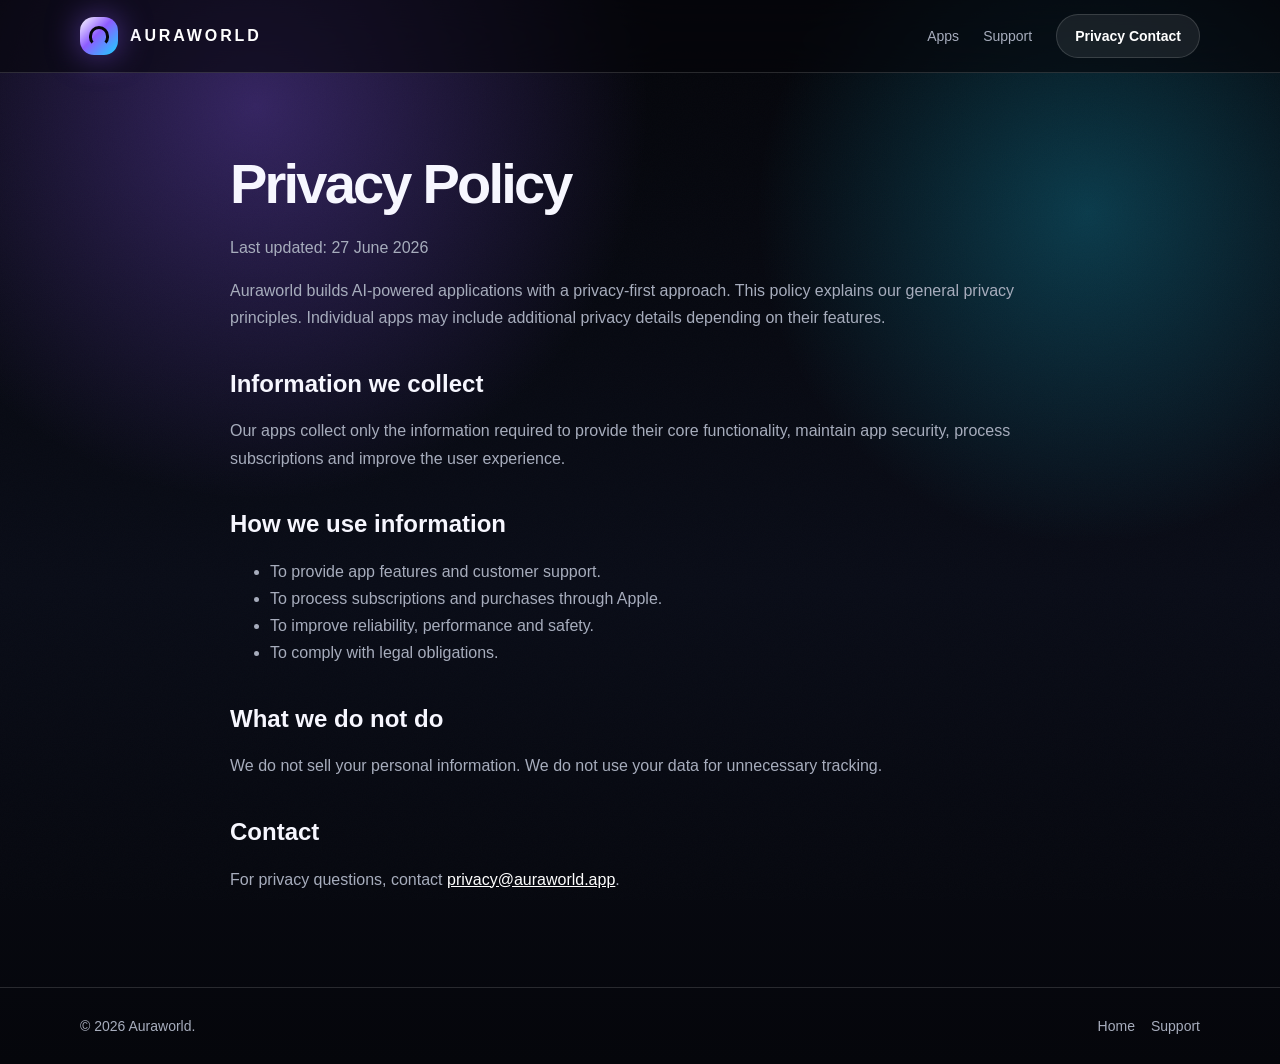
==== privacy.html @ 40a79120 "Add files via upload" ====
<!doctype html><html lang="en"><head><meta charset="utf-8"><meta name="viewport" content="width=device-width,initial-scale=1"><title>Privacy Policy — Auraworld</title><link rel="stylesheet" href="style.css"></head><body><div class="noise"></div><nav class="nav"><div class="wrap navin"><a class="brand" href="index.html" style="text-decoration:none;color:white"><span class="mark"></span><span>AURAWORLD</span></a><div class="links"><a href="index.html#apps">Apps</a><a href="support.html">Support</a><a class="btn dark" href="mailto:privacy@auraworld.app">Privacy Contact</a></div></div></nav><main class="wrap legal"><h1>Privacy Policy</h1><p>Last updated: 27 June 2026</p><p>Auraworld builds AI-powered applications with a privacy-first approach. This policy explains our general privacy principles. Individual apps may include additional privacy details depending on their features.</p><h2>Information we collect</h2><p>Our apps collect only the information required to provide their core functionality, maintain app security, process subscriptions and improve the user experience.</p><h2>How we use information</h2><ul><li>To provide app features and customer support.</li><li>To process subscriptions and purchases through Apple.</li><li>To improve reliability, performance and safety.</li><li>To comply with legal obligations.</li></ul><h2>What we do not do</h2><p>We do not sell your personal information. We do not use your data for unnecessary tracking.</p><h2>Contact</h2><p>For privacy questions, contact <a href="mailto:privacy@auraworld.app">privacy@auraworld.app</a>.</p></main><footer class="footer"><div class="wrap"><span>© 2026 Auraworld.</span><span><a href="index.html">Home</a><a href="support.html">Support</a></span></div></footer></body></html>
---- style.css ----
:root{--bg:#05060b;--fg:#f7f7ff;--muted:#a7adbd;--card:rgba(255,255,255,.08);--line:rgba(255,255,255,.14);--accent:#8d5cff;--accent2:#19d3ff;--accent3:#ffffff}*{box-sizing:border-box}html{scroll-behavior:smooth}body{margin:0;font-family:-apple-system,BlinkMacSystemFont,"SF Pro Display","Segoe UI",sans-serif;background:radial-gradient(circle at 20% 10%,rgba(141,92,255,.35),transparent 28%),radial-gradient(circle at 85% 20%,rgba(25,211,255,.25),transparent 24%),linear-gradient(180deg,#05060b,#0a0d18 55%,#05060b);color:var(--fg);min-height:100vh;overflow-x:hidden}.noise{position:fixed;inset:0;pointer-events:none;background-image:url("data:image/svg+xml,%3Csvg xmlns='http://www.w3.org/2000/svg' width='160' height='160'%3E%3Cfilter id='n'%3E%3CfeTurbulence type='fractalNoise' baseFrequency='.8' numOctaves='3' stitchTiles='stitch'/%3E%3C/filter%3E%3Crect width='100%25' height='100%25' filter='url(%23n)' opacity='.28'/%3E%3C/svg%3E");opacity:.06}.wrap{width:min(1120px,calc(100% - 38px));margin:auto}.nav{position:sticky;top:0;z-index:10;backdrop-filter:blur(22px);background:rgba(5,6,11,.62);border-bottom:1px solid var(--line)}.navin{height:72px;display:flex;align-items:center;justify-content:space-between}.brand{display:flex;align-items:center;gap:12px;font-weight:800;letter-spacing:.18em}.mark{width:38px;height:38px;border-radius:14px;background:linear-gradient(135deg,#fff,#8d5cff 45%,#19d3ff);position:relative;box-shadow:0 0 32px rgba(141,92,255,.5)}.mark:after{content:"";position:absolute;inset:9px;border:3px solid #05060b;border-bottom-color:transparent;border-radius:50% 50% 42% 42%}.links{display:flex;gap:24px;align-items:center}.links a{color:var(--muted);text-decoration:none;font-size:14px}.btn{display:inline-flex;align-items:center;justify-content:center;gap:10px;padding:13px 18px;border-radius:999px;text-decoration:none;color:#080911;background:#fff;font-weight:750;border:1px solid rgba(255,255,255,.25);box-shadow:0 12px 40px rgba(255,255,255,.12)}.btn.dark{background:rgba(255,255,255,.08);color:#fff;border:1px solid var(--line);box-shadow:none}.hero{padding:112px 0 72px;text-align:center;position:relative}.badge{display:inline-flex;gap:8px;align-items:center;padding:8px 13px;border:1px solid var(--line);border-radius:999px;background:rgba(255,255,255,.06);color:#cbd1ff;font-size:13px;margin-bottom:26px}.hero h1{font-size:clamp(52px,9vw,116px);line-height:.9;margin:0;letter-spacing:-.08em}.grad{background:linear-gradient(90deg,#fff,#bca8ff 42%,#5ee6ff);-webkit-background-clip:text;color:transparent}.hero p{font-size:clamp(19px,2.3vw,28px);line-height:1.35;color:var(--muted);max-width:780px;margin:28px auto 0}.cta{display:flex;gap:14px;justify-content:center;flex-wrap:wrap;margin-top:34px}.orb{position:absolute;left:50%;top:54%;translate:-50% -50%;width:min(760px,90vw);height:min(760px,90vw);border-radius:50%;background:radial-gradient(circle,rgba(141,92,255,.22),transparent 62%);filter:blur(8px);z-index:-1;animation:pulse 5s ease-in-out infinite}@keyframes pulse{50%{transform:scale(1.07);opacity:.75}}.grid{display:grid;grid-template-columns:repeat(3,1fr);gap:18px;margin:56px 0}.card{background:linear-gradient(180deg,rgba(255,255,255,.1),rgba(255,255,255,.045));border:1px solid var(--line);border-radius:30px;padding:26px;box-shadow:0 24px 80px rgba(0,0,0,.25)}.card h3{margin:0 0 10px;font-size:23px}.card p{margin:0;color:var(--muted);line-height:1.55}.section{padding:72px 0}.section h2{font-size:clamp(34px,5vw,64px);letter-spacing:-.05em;margin:0 0 14px}.section>.wrap>p{color:var(--muted);font-size:20px;max-width:690px;line-height:1.5}.product{display:grid;grid-template-columns:1.05fr .95fr;gap:22px;align-items:stretch}.phone{min-height:520px;border-radius:42px;background:linear-gradient(160deg,rgba(255,255,255,.18),rgba(255,255,255,.04));border:1px solid var(--line);padding:18px;position:relative;overflow:hidden}.screen{height:100%;border-radius:30px;background:radial-gradient(circle at 55% 5%,rgba(25,211,255,.35),transparent 35%),linear-gradient(180deg,#1c2030,#080911);padding:28px;display:flex;flex-direction:column}.screenTop{display:flex;justify-content:space-between;color:#fff;font-weight:700}.auraTitle{margin:auto 0;text-align:center}.auraTitle strong{font-size:42px}.pill{align-self:center;margin-top:auto;background:#fff;color:#111;border-radius:999px;padding:18px 34px;font-weight:800}.glass{margin-top:20px;padding:20px;border-radius:26px;background:rgba(255,255,255,.12);border:1px solid rgba(255,255,255,.16)}.list{display:grid;gap:14px;margin-top:24px}.row{display:flex;gap:14px;align-items:flex-start;padding:18px;border-radius:22px;background:rgba(255,255,255,.06);border:1px solid var(--line)}.dot{width:12px;height:12px;border-radius:50%;background:linear-gradient(90deg,var(--accent),var(--accent2));margin-top:6px;flex:0 0 12px}.contact{display:grid;grid-template-columns:repeat(4,1fr);gap:14px}.contact a{color:#fff;text-decoration:none}.footer{border-top:1px solid var(--line);padding:30px 0;color:var(--muted);font-size:14px}.footer .wrap{display:flex;justify-content:space-between;gap:16px;flex-wrap:wrap}.footer a{color:var(--muted);text-decoration:none;margin-left:16px}.legal{max-width:820px;padding:78px 0}.legal h1{font-size:56px;margin:0 0 18px;letter-spacing:-.05em}.legal h2{margin-top:38px}.legal p,.legal li{color:var(--muted);line-height:1.7}.legal a{color:#fff}@media(max-width:800px){.links{display:none}.hero{padding-top:76px}.grid,.product,.contact{grid-template-columns:1fr}.phone{min-height:460px}.navin{height:64px}.footer .wrap{display:block}.footer a{display:inline-block;margin:14px 16px 0 0}}
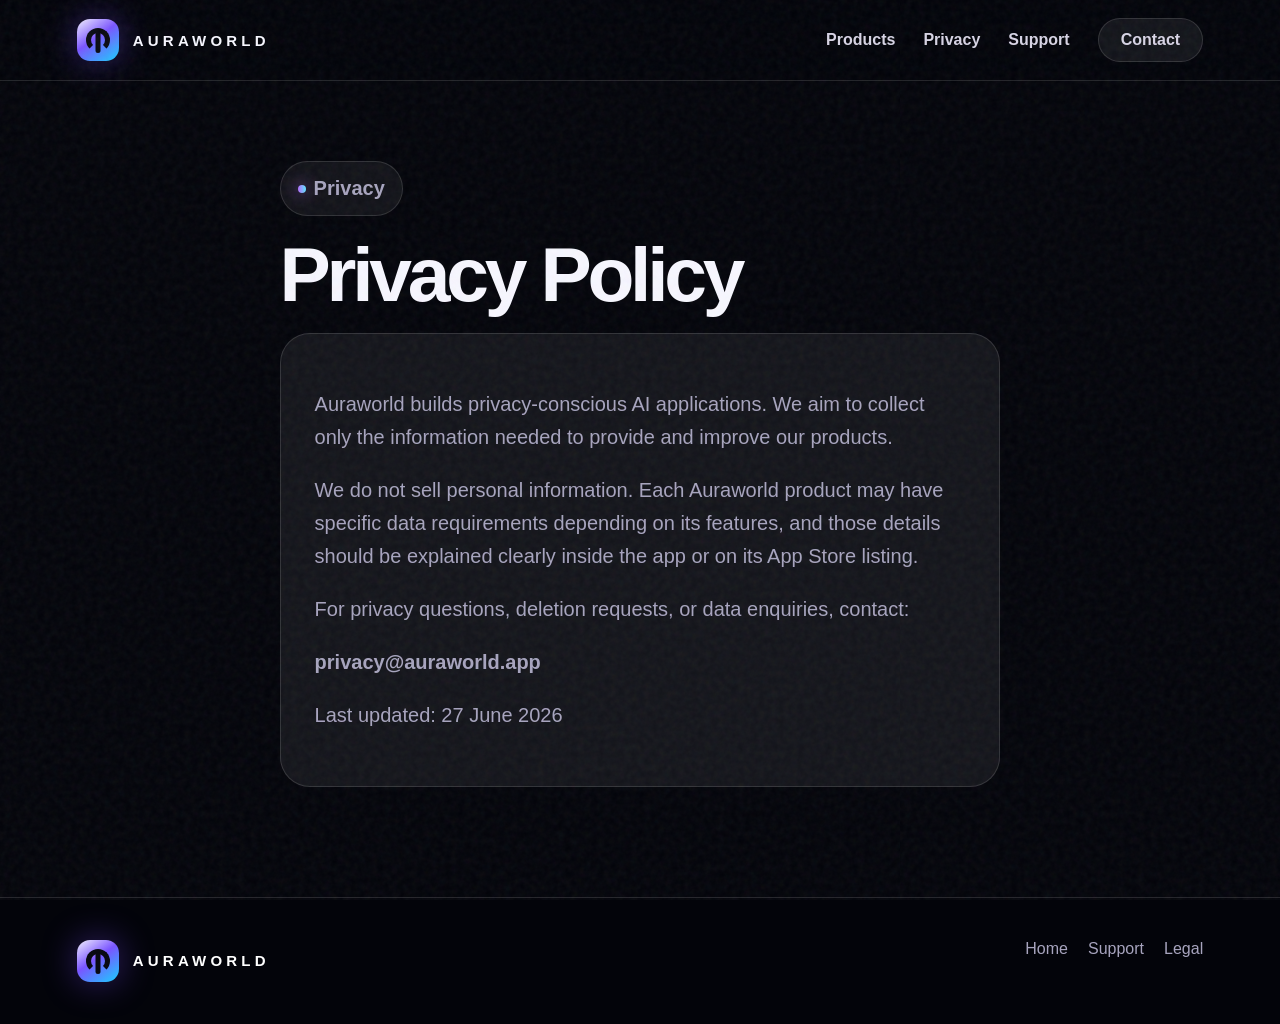
==== commit 3e2cf0ea: "Add files via upload" ====
--- a/privacy.html
+++ b/privacy.html
@@ -1 +1,28 @@
-<!doctype html><html lang="en"><head><meta charset="utf-8"><meta name="viewport" content="width=device-width,initial-scale=1"><title>Privacy Policy — Auraworld</title><link rel="stylesheet" href="style.css"></head><body><div class="noise"></div><nav class="nav"><div class="wrap navin"><a class="brand" href="index.html" style="text-decoration:none;color:white"><span class="mark"></span><span>AURAWORLD</span></a><div class="links"><a href="index.html#apps">Apps</a><a href="support.html">Support</a><a class="btn dark" href="mailto:privacy@auraworld.app">Privacy Contact</a></div></div></nav><main class="wrap legal"><h1>Privacy Policy</h1><p>Last updated: 27 June 2026</p><p>Auraworld builds AI-powered applications with a privacy-first approach. This policy explains our general privacy principles. Individual apps may include additional privacy details depending on their features.</p><h2>Information we collect</h2><p>Our apps collect only the information required to provide their core functionality, maintain app security, process subscriptions and improve the user experience.</p><h2>How we use information</h2><ul><li>To provide app features and customer support.</li><li>To process subscriptions and purchases through Apple.</li><li>To improve reliability, performance and safety.</li><li>To comply with legal obligations.</li></ul><h2>What we do not do</h2><p>We do not sell your personal information. We do not use your data for unnecessary tracking.</p><h2>Contact</h2><p>For privacy questions, contact <a href="mailto:privacy@auraworld.app">privacy@auraworld.app</a>.</p></main><footer class="footer"><div class="wrap"><span>© 2026 Auraworld.</span><span><a href="index.html">Home</a><a href="support.html">Support</a></span></div></footer></body></html>+<!doctype html>
+<html lang="en">
+<head>
+  <meta charset="utf-8" />
+  <meta name="viewport" content="width=device-width, initial-scale=1" />
+  <title>Privacy Policy — Auraworld</title>
+  <link rel="stylesheet" href="style.css" />
+</head>
+<body>
+  <div class="noise"></div>
+  <header class="nav">
+    <a class="brand" href="index.html"><span class="mini-mark"><span></span></span><span>AURAWORLD</span></a>
+    <nav><a href="index.html#products">Products</a><a href="privacy.html">Privacy</a><a href="support.html">Support</a><a class="nav-pill" href="mailto:privacy@auraworld.app">Contact</a></nav>
+  </header>
+  <main class="section page">
+    <p class="eyebrow">Privacy</p>
+    <h1>Privacy Policy</h1>
+    <div class="page-card">
+      <p>Auraworld builds privacy-conscious AI applications. We aim to collect only the information needed to provide and improve our products.</p>
+      <p>We do not sell personal information. Each Auraworld product may have specific data requirements depending on its features, and those details should be explained clearly inside the app or on its App Store listing.</p>
+      <p>For privacy questions, deletion requests, or data enquiries, contact:</p>
+      <p><strong>privacy@auraworld.app</strong></p>
+      <p>Last updated: 27 June 2026</p>
+    </div>
+  </main>
+  <footer><div class="brand footer-brand"><span class="mini-mark"><span></span></span><span>AURAWORLD</span></div><div class="footer-links"><a href="index.html">Home</a><a href="support.html">Support</a><a href="mailto:legal@auraworld.app">Legal</a></div></footer>
+</body>
+</html>
--- a/style.css
+++ b/style.css
@@ -1,2 +1,6 @@
-
-:root{--bg:#05060b;--fg:#f7f7ff;--muted:#a7adbd;--card:rgba(255,255,255,.08);--line:rgba(255,255,255,.14);--accent:#8d5cff;--accent2:#19d3ff;--accent3:#ffffff}*{box-sizing:border-box}html{scroll-behavior:smooth}body{margin:0;font-family:-apple-system,BlinkMacSystemFont,"SF Pro Display","Segoe UI",sans-serif;background:radial-gradient(circle at 20% 10%,rgba(141,92,255,.35),transparent 28%),radial-gradient(circle at 85% 20%,rgba(25,211,255,.25),transparent 24%),linear-gradient(180deg,#05060b,#0a0d18 55%,#05060b);color:var(--fg);min-height:100vh;overflow-x:hidden}.noise{position:fixed;inset:0;pointer-events:none;background-image:url("data:image/svg+xml,%3Csvg xmlns='http://www.w3.org/2000/svg' width='160' height='160'%3E%3Cfilter id='n'%3E%3CfeTurbulence type='fractalNoise' baseFrequency='.8' numOctaves='3' stitchTiles='stitch'/%3E%3C/filter%3E%3Crect width='100%25' height='100%25' filter='url(%23n)' opacity='.28'/%3E%3C/svg%3E");opacity:.06}.wrap{width:min(1120px,calc(100% - 38px));margin:auto}.nav{position:sticky;top:0;z-index:10;backdrop-filter:blur(22px);background:rgba(5,6,11,.62);border-bottom:1px solid var(--line)}.navin{height:72px;display:flex;align-items:center;justify-content:space-between}.brand{display:flex;align-items:center;gap:12px;font-weight:800;letter-spacing:.18em}.mark{width:38px;height:38px;border-radius:14px;background:linear-gradient(135deg,#fff,#8d5cff 45%,#19d3ff);position:relative;box-shadow:0 0 32px rgba(141,92,255,.5)}.mark:after{content:"";position:absolute;inset:9px;border:3px solid #05060b;border-bottom-color:transparent;border-radius:50% 50% 42% 42%}.links{display:flex;gap:24px;align-items:center}.links a{color:var(--muted);text-decoration:none;font-size:14px}.btn{display:inline-flex;align-items:center;justify-content:center;gap:10px;padding:13px 18px;border-radius:999px;text-decoration:none;color:#080911;background:#fff;font-weight:750;border:1px solid rgba(255,255,255,.25);box-shadow:0 12px 40px rgba(255,255,255,.12)}.btn.dark{background:rgba(255,255,255,.08);color:#fff;border:1px solid var(--line);box-shadow:none}.hero{padding:112px 0 72px;text-align:center;position:relative}.badge{display:inline-flex;gap:8px;align-items:center;padding:8px 13px;border:1px solid var(--line);border-radius:999px;background:rgba(255,255,255,.06);color:#cbd1ff;font-size:13px;margin-bottom:26px}.hero h1{font-size:clamp(52px,9vw,116px);line-height:.9;margin:0;letter-spacing:-.08em}.grad{background:linear-gradient(90deg,#fff,#bca8ff 42%,#5ee6ff);-webkit-background-clip:text;color:transparent}.hero p{font-size:clamp(19px,2.3vw,28px);line-height:1.35;color:var(--muted);max-width:780px;margin:28px auto 0}.cta{display:flex;gap:14px;justify-content:center;flex-wrap:wrap;margin-top:34px}.orb{position:absolute;left:50%;top:54%;translate:-50% -50%;width:min(760px,90vw);height:min(760px,90vw);border-radius:50%;background:radial-gradient(circle,rgba(141,92,255,.22),transparent 62%);filter:blur(8px);z-index:-1;animation:pulse 5s ease-in-out infinite}@keyframes pulse{50%{transform:scale(1.07);opacity:.75}}.grid{display:grid;grid-template-columns:repeat(3,1fr);gap:18px;margin:56px 0}.card{background:linear-gradient(180deg,rgba(255,255,255,.1),rgba(255,255,255,.045));border:1px solid var(--line);border-radius:30px;padding:26px;box-shadow:0 24px 80px rgba(0,0,0,.25)}.card h3{margin:0 0 10px;font-size:23px}.card p{margin:0;color:var(--muted);line-height:1.55}.section{padding:72px 0}.section h2{font-size:clamp(34px,5vw,64px);letter-spacing:-.05em;margin:0 0 14px}.section>.wrap>p{color:var(--muted);font-size:20px;max-width:690px;line-height:1.5}.product{display:grid;grid-template-columns:1.05fr .95fr;gap:22px;align-items:stretch}.phone{min-height:520px;border-radius:42px;background:linear-gradient(160deg,rgba(255,255,255,.18),rgba(255,255,255,.04));border:1px solid var(--line);padding:18px;position:relative;overflow:hidden}.screen{height:100%;border-radius:30px;background:radial-gradient(circle at 55% 5%,rgba(25,211,255,.35),transparent 35%),linear-gradient(180deg,#1c2030,#080911);padding:28px;display:flex;flex-direction:column}.screenTop{display:flex;justify-content:space-between;color:#fff;font-weight:700}.auraTitle{margin:auto 0;text-align:center}.auraTitle strong{font-size:42px}.pill{align-self:center;margin-top:auto;background:#fff;color:#111;border-radius:999px;padding:18px 34px;font-weight:800}.glass{margin-top:20px;padding:20px;border-radius:26px;background:rgba(255,255,255,.12);border:1px solid rgba(255,255,255,.16)}.list{display:grid;gap:14px;margin-top:24px}.row{display:flex;gap:14px;align-items:flex-start;padding:18px;border-radius:22px;background:rgba(255,255,255,.06);border:1px solid var(--line)}.dot{width:12px;height:12px;border-radius:50%;background:linear-gradient(90deg,var(--accent),var(--accent2));margin-top:6px;flex:0 0 12px}.contact{display:grid;grid-template-columns:repeat(4,1fr);gap:14px}.contact a{color:#fff;text-decoration:none}.footer{border-top:1px solid var(--line);padding:30px 0;color:var(--muted);font-size:14px}.footer .wrap{display:flex;justify-content:space-between;gap:16px;flex-wrap:wrap}.footer a{color:var(--muted);text-decoration:none;margin-left:16px}.legal{max-width:820px;padding:78px 0}.legal h1{font-size:56px;margin:0 0 18px;letter-spacing:-.05em}.legal h2{margin-top:38px}.legal p,.legal li{color:var(--muted);line-height:1.7}.legal a{color:#fff}@media(max-width:800px){.links{display:none}.hero{padding-top:76px}.grid,.product,.contact{grid-template-columns:1fr}.phone{min-height:460px}.navin{height:64px}.footer .wrap{display:block}.footer a{display:inline-block;margin:14px 16px 0 0}}
+:root{
+  --bg:#03040a; --panel:rgba(255,255,255,.065); --panel2:rgba(255,255,255,.09);
+  --text:#f7f7ff; --muted:#a7a4be; --line:rgba(255,255,255,.13);
+  --cyan:#5fe5ff; --violet:#b66cff; --pink:#ff4fea;
+}
+*{box-sizing:border-box} html{scroll-behavior:smooth} body{margin:0;font-family:-apple-system,BlinkMacSystemFont,"SF Pro Display","Inter",Segoe UI,sans-serif;background:var(--bg);color:var(--text);overflow-x:hidden} a{color:inherit;text-decoration:none}.noise{position:fixed;inset:0;pointer-events:none;opacity:.06;background-image:url("data:image/svg+xml,%3Csvg viewBox='0 0 180 180' xmlns='http://www.w3.org/2000/svg'%3E%3Cfilter id='n'%3E%3CfeTurbulence type='fractalNoise' baseFrequency='.75' numOctaves='4' stitchTiles='stitch'/%3E%3C/filter%3E%3Crect width='100%25' height='100%25' filter='url(%23n)'/%3E%3C/svg%3E");z-index:20}.nav{position:sticky;top:0;z-index:10;display:flex;align-items:center;justify-content:space-between;padding:18px clamp(22px,6vw,90px);background:rgba(3,4,10,.66);backdrop-filter:blur(24px);border-bottom:1px solid var(--line)}.brand{display:flex;align-items:center;gap:14px;font-weight:800;letter-spacing:.28em;font-size:15px}.mini-mark{width:42px;height:42px;border-radius:13px;display:grid;place-items:center;background:linear-gradient(145deg,#f3f1ff,#7a55ff 45%,#1acfff);box-shadow:0 0 35px rgba(126,76,255,.4)}.mini-mark span{width:24px;height:24px;border-radius:50%;border:5px solid #090a12;border-bottom-color:transparent;position:relative}.mini-mark span:after{content:"";position:absolute;left:50%;bottom:-6px;transform:translateX(-50%);width:5px;height:22px;border-radius:99px;background:#090a12}nav{display:flex;align-items:center;gap:28px;color:#d7d4e5;font-weight:650}.nav-pill{padding:12px 22px;border:1px solid var(--line);border-radius:999px;background:rgba(255,255,255,.07)}.section{padding:110px clamp(22px,7vw,120px)}.hero{min-height:calc(100vh - 80px);display:grid;place-items:center;text-align:center;position:relative;isolation:isolate}.hero:before,.hero:after{content:"";position:absolute;border-radius:50%;filter:blur(70px);z-index:-1;animation:float 9s ease-in-out infinite}.hero:before{width:430px;height:430px;background:rgba(156,79,255,.42);left:12%;top:16%}.hero:after{width:520px;height:520px;background:rgba(42,214,255,.23);right:8%;bottom:7%;animation-delay:-4s}.hero-orb{position:absolute;inset:13% 8%;background:radial-gradient(circle at 40% 40%,rgba(255,255,255,.08),transparent 37%),linear-gradient(130deg,rgba(174,80,255,.14),rgba(46,226,255,.08));border:1px solid var(--line);border-radius:48px;z-index:-2;mask-image:linear-gradient(to bottom,#000,transparent 90%)}.aura-mark{width:170px;height:170px;border-radius:50%;position:relative;margin:0 auto 24px;background:conic-gradient(from 210deg,var(--pink),var(--violet),var(--cyan),#fff,var(--violet),var(--pink));box-shadow:0 0 42px rgba(137,83,255,.55),0 0 92px rgba(73,209,255,.25)}.aura-mark:before{content:"";position:absolute;inset:25px;border-radius:50%;background:var(--bg)}.aura-mark span{position:absolute;left:50%;bottom:-17px;transform:translateX(-50%);width:35px;height:120px;background:linear-gradient(to top,#fff,#a28cff 55%,transparent);clip-path:polygon(50% 0,88% 100%,12% 100%);filter:drop-shadow(0 0 18px #fff) drop-shadow(0 0 30px #705cff)}.eyebrow{display:inline-flex;align-items:center;gap:8px;margin:0 0 22px;padding:10px 17px;border:1px solid var(--line);border-radius:999px;background:rgba(255,255,255,.06);color:#d8d0ff;font-weight:700}.eyebrow:before{content:"";width:8px;height:8px;border-radius:50%;background:linear-gradient(90deg,var(--violet),var(--cyan));box-shadow:0 0 16px var(--violet)}h1{font-size:clamp(64px,10.5vw,150px);line-height:.9;letter-spacing:-.085em;margin:0;max-width:1050px}h1 span,.section-head h2 span{background:linear-gradient(90deg,#fff,#b98cff 45%,var(--cyan));-webkit-background-clip:text;color:transparent}.hero-copy{max-width:760px;margin:34px auto;color:var(--muted);font-size:clamp(21px,2.3vw,32px);line-height:1.35}.actions{display:flex;gap:16px;justify-content:center;flex-wrap:wrap}.button{padding:16px 24px;border-radius:999px;font-weight:800}.primary{background:#fff;color:#05050b}.secondary{border:1px solid var(--line);background:rgba(255,255,255,.08)}.section-head{max-width:850px;margin-bottom:42px}.section-head h2,.symbol-copy h2,.trust h2,.page h1{font-size:clamp(42px,6vw,88px);letter-spacing:-.055em;line-height:.95;margin:0 0 22px}.section-head p,.symbol-copy p,.trust p,.page p{font-size:20px;line-height:1.65;color:var(--muted)}.product-grid{display:grid;grid-template-columns:1.2fr .8fr .8fr;gap:18px}.product-card{min-height:300px;padding:28px;border:1px solid var(--line);border-radius:34px;background:linear-gradient(145deg,rgba(255,255,255,.1),rgba(255,255,255,.035));box-shadow:inset 0 1px 0 rgba(255,255,255,.08);position:relative;overflow:hidden}.product-card:before{content:"";position:absolute;inset:auto -30% -50% 10%;height:220px;background:radial-gradient(circle,rgba(99,219,255,.3),transparent 65%);filter:blur(20px)}.product-card h3{font-size:38px;letter-spacing:-.04em;margin:22px 0 14px}.product-card p{font-size:18px;line-height:1.55;color:var(--muted);max-width:520px}.featured{display:grid;grid-template-columns:1fr 270px;gap:20px}.tag{display:inline-block;padding:9px 13px;border-radius:999px;background:rgba(179,108,255,.13);border:1px solid rgba(179,108,255,.32);color:#e5d5ff;font-weight:800;font-size:13px;text-transform:uppercase;letter-spacing:.08em}.device-card{align-self:end;border:1px solid var(--line);border-radius:30px;background:rgba(0,0,0,.38);padding:18px;box-shadow:0 20px 70px rgba(0,0,0,.4)}.device-top{height:170px;border-radius:24px;background:linear-gradient(145deg,#181822,#3a2572,#21ccff);margin-bottom:16px}.symbol-section{display:grid;grid-template-columns:1fr 1fr;gap:46px;align-items:center;border-top:1px solid var(--line)}.symbol-showcase{border:1px solid var(--line);border-radius:40px;padding:18px;background:rgba(255,255,255,.055);box-shadow:0 35px 120px rgba(101,77,255,.18)}.symbol-showcase img{width:100%;display:block;border-radius:28px}.meaning-grid{display:grid;grid-template-columns:repeat(3,1fr);gap:12px;margin-top:28px}.meaning-grid div{padding:18px;border:1px solid var(--line);border-radius:22px;background:rgba(255,255,255,.055)}.meaning-grid strong{display:block;font-size:15px;letter-spacing:.14em;text-transform:uppercase;color:#e8dcff}.meaning-grid span{display:block;color:var(--muted);margin-top:8px;line-height:1.45}.trust-card{border:1px solid var(--line);border-radius:42px;padding:56px;background:linear-gradient(130deg,rgba(182,108,255,.18),rgba(95,229,255,.08));text-align:center}.trust-items{display:flex;justify-content:center;gap:12px;flex-wrap:wrap;margin-top:26px}.trust-items span{padding:12px 16px;border-radius:999px;border:1px solid var(--line);background:rgba(0,0,0,.2);font-weight:700}footer{display:flex;justify-content:space-between;gap:30px;padding:42px clamp(22px,6vw,90px);border-top:1px solid var(--line);color:var(--muted)}.footer-brand{color:#fff}.footer-links{display:flex;gap:20px;flex-wrap:wrap}.page{max-width:900px;margin:0 auto;padding-top:80px}.page-card{padding:34px;border:1px solid var(--line);border-radius:30px;background:var(--panel)}@keyframes float{50%{transform:translateY(24px) translateX(12px)}}@media(max-width:900px){nav a:not(.nav-pill){display:none}.product-grid,.featured,.symbol-section{grid-template-columns:1fr}.section{padding:80px 22px}h1{font-size:68px}.hero-mark{width:130px;height:130px}.meaning-grid{grid-template-columns:1fr}footer{flex-direction:column}.brand{letter-spacing:.18em}.product-card{min-height:auto}}
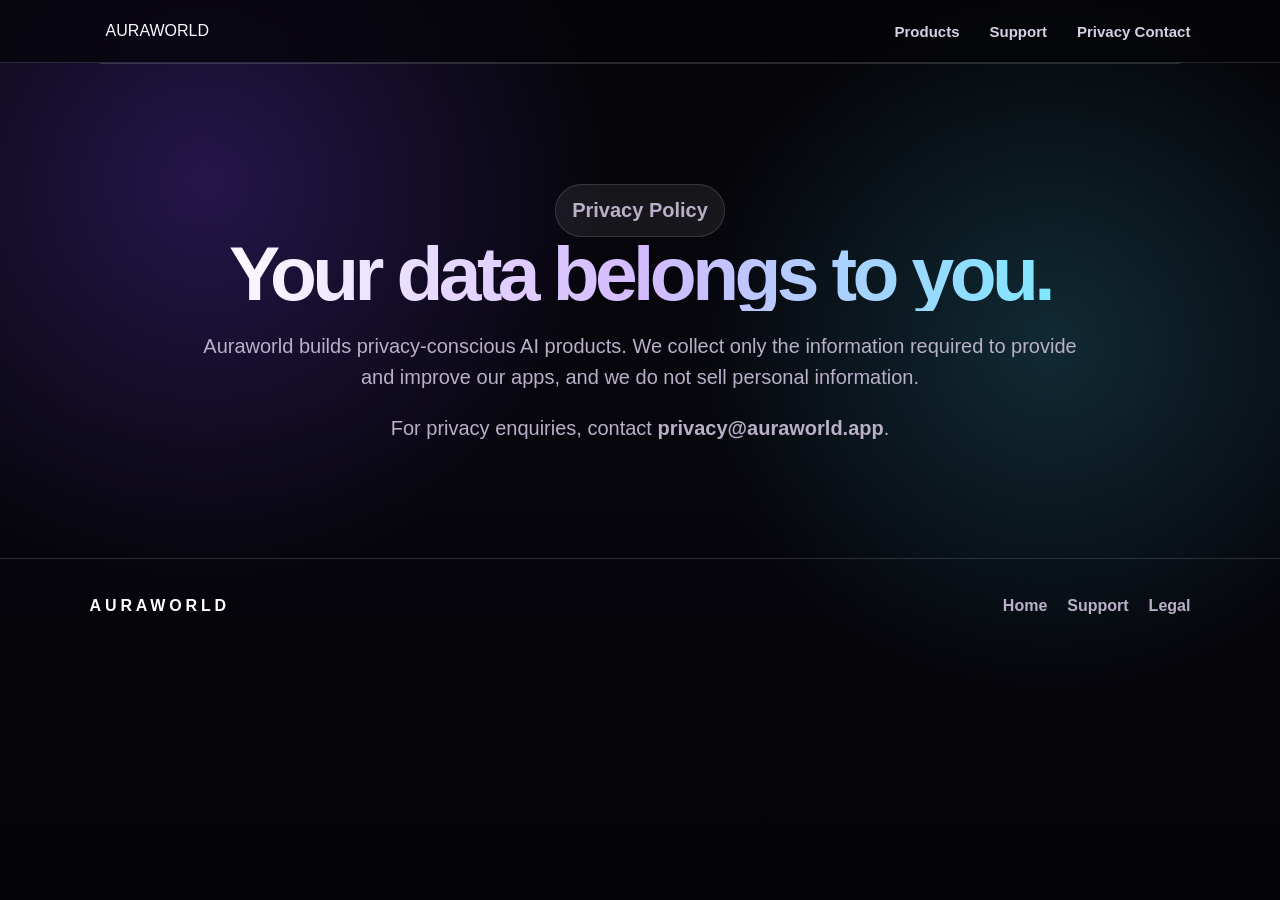
==== commit 0fb5ca40: "Add files via upload" ====
--- a/privacy.html
+++ b/privacy.html
@@ -1,28 +1 @@
-<!doctype html>
-<html lang="en">
-<head>
-  <meta charset="utf-8" />
-  <meta name="viewport" content="width=device-width, initial-scale=1" />
-  <title>Privacy Policy — Auraworld</title>
-  <link rel="stylesheet" href="style.css" />
-</head>
-<body>
-  <div class="noise"></div>
-  <header class="nav">
-    <a class="brand" href="index.html"><span class="mini-mark"><span></span></span><span>AURAWORLD</span></a>
-    <nav><a href="index.html#products">Products</a><a href="privacy.html">Privacy</a><a href="support.html">Support</a><a class="nav-pill" href="mailto:privacy@auraworld.app">Contact</a></nav>
-  </header>
-  <main class="section page">
-    <p class="eyebrow">Privacy</p>
-    <h1>Privacy Policy</h1>
-    <div class="page-card">
-      <p>Auraworld builds privacy-conscious AI applications. We aim to collect only the information needed to provide and improve our products.</p>
-      <p>We do not sell personal information. Each Auraworld product may have specific data requirements depending on its features, and those details should be explained clearly inside the app or on its App Store listing.</p>
-      <p>For privacy questions, deletion requests, or data enquiries, contact:</p>
-      <p><strong>privacy@auraworld.app</strong></p>
-      <p>Last updated: 27 June 2026</p>
-    </div>
-  </main>
-  <footer><div class="brand footer-brand"><span class="mini-mark"><span></span></span><span>AURAWORLD</span></div><div class="footer-links"><a href="index.html">Home</a><a href="support.html">Support</a><a href="mailto:legal@auraworld.app">Legal</a></div></footer>
-</body>
-</html>
+<!doctype html><html lang="en"><head><meta charset="utf-8"><meta name="viewport" content="width=device-width, initial-scale=1"><title>Privacy — Auraworld</title><link rel="stylesheet" href="style.css"></head><body><header class="nav"><a class="brand" href="index.html"><img src="assets/aura-icon.png" alt=""><span>AURAWORLD</span></a><nav><a href="index.html#products">Products</a><a href="support.html">Support</a><a class="pill" href="mailto:privacy@auraworld.app">Privacy Contact</a></nav></header><main><section class="section vision"><p class="eyebrow">Privacy Policy</p><h2>Your data belongs to you.</h2><p>Auraworld builds privacy-conscious AI products. We collect only the information required to provide and improve our apps, and we do not sell personal information.</p><p>For privacy enquiries, contact <strong>privacy@auraworld.app</strong>.</p></section></main><footer><strong>AURAWORLD</strong><div class="footer-links"><a href="index.html">Home</a><a href="support.html">Support</a><a href="mailto:legal@auraworld.app">Legal</a></div></footer></body></html>
--- a/style.css
+++ b/style.css
@@ -1,6 +1,40 @@
 :root{
-  --bg:#03040a; --panel:rgba(255,255,255,.065); --panel2:rgba(255,255,255,.09);
-  --text:#f7f7ff; --muted:#a7a4be; --line:rgba(255,255,255,.13);
-  --cyan:#5fe5ff; --violet:#b66cff; --pink:#ff4fea;
+  --bg:#050509;
+  --panel:rgba(255,255,255,.072);
+  --panel-strong:rgba(255,255,255,.105);
+  --line:rgba(255,255,255,.14);
+  --text:#fbf8ff;
+  --muted:#b9b0c8;
+  --dim:#7f7892;
+  --pink:#ff43ee;
+  --violet:#9d62ff;
+  --blue:#54a8ff;
+  --cyan:#67efff;
 }
-*{box-sizing:border-box} html{scroll-behavior:smooth} body{margin:0;font-family:-apple-system,BlinkMacSystemFont,"SF Pro Display","Inter",Segoe UI,sans-serif;background:var(--bg);color:var(--text);overflow-x:hidden} a{color:inherit;text-decoration:none}.noise{position:fixed;inset:0;pointer-events:none;opacity:.06;background-image:url("data:image/svg+xml,%3Csvg viewBox='0 0 180 180' xmlns='http://www.w3.org/2000/svg'%3E%3Cfilter id='n'%3E%3CfeTurbulence type='fractalNoise' baseFrequency='.75' numOctaves='4' stitchTiles='stitch'/%3E%3C/filter%3E%3Crect width='100%25' height='100%25' filter='url(%23n)'/%3E%3C/svg%3E");z-index:20}.nav{position:sticky;top:0;z-index:10;display:flex;align-items:center;justify-content:space-between;padding:18px clamp(22px,6vw,90px);background:rgba(3,4,10,.66);backdrop-filter:blur(24px);border-bottom:1px solid var(--line)}.brand{display:flex;align-items:center;gap:14px;font-weight:800;letter-spacing:.28em;font-size:15px}.mini-mark{width:42px;height:42px;border-radius:13px;display:grid;place-items:center;background:linear-gradient(145deg,#f3f1ff,#7a55ff 45%,#1acfff);box-shadow:0 0 35px rgba(126,76,255,.4)}.mini-mark span{width:24px;height:24px;border-radius:50%;border:5px solid #090a12;border-bottom-color:transparent;position:relative}.mini-mark span:after{content:"";position:absolute;left:50%;bottom:-6px;transform:translateX(-50%);width:5px;height:22px;border-radius:99px;background:#090a12}nav{display:flex;align-items:center;gap:28px;color:#d7d4e5;font-weight:650}.nav-pill{padding:12px 22px;border:1px solid var(--line);border-radius:999px;background:rgba(255,255,255,.07)}.section{padding:110px clamp(22px,7vw,120px)}.hero{min-height:calc(100vh - 80px);display:grid;place-items:center;text-align:center;position:relative;isolation:isolate}.hero:before,.hero:after{content:"";position:absolute;border-radius:50%;filter:blur(70px);z-index:-1;animation:float 9s ease-in-out infinite}.hero:before{width:430px;height:430px;background:rgba(156,79,255,.42);left:12%;top:16%}.hero:after{width:520px;height:520px;background:rgba(42,214,255,.23);right:8%;bottom:7%;animation-delay:-4s}.hero-orb{position:absolute;inset:13% 8%;background:radial-gradient(circle at 40% 40%,rgba(255,255,255,.08),transparent 37%),linear-gradient(130deg,rgba(174,80,255,.14),rgba(46,226,255,.08));border:1px solid var(--line);border-radius:48px;z-index:-2;mask-image:linear-gradient(to bottom,#000,transparent 90%)}.aura-mark{width:170px;height:170px;border-radius:50%;position:relative;margin:0 auto 24px;background:conic-gradient(from 210deg,var(--pink),var(--violet),var(--cyan),#fff,var(--violet),var(--pink));box-shadow:0 0 42px rgba(137,83,255,.55),0 0 92px rgba(73,209,255,.25)}.aura-mark:before{content:"";position:absolute;inset:25px;border-radius:50%;background:var(--bg)}.aura-mark span{position:absolute;left:50%;bottom:-17px;transform:translateX(-50%);width:35px;height:120px;background:linear-gradient(to top,#fff,#a28cff 55%,transparent);clip-path:polygon(50% 0,88% 100%,12% 100%);filter:drop-shadow(0 0 18px #fff) drop-shadow(0 0 30px #705cff)}.eyebrow{display:inline-flex;align-items:center;gap:8px;margin:0 0 22px;padding:10px 17px;border:1px solid var(--line);border-radius:999px;background:rgba(255,255,255,.06);color:#d8d0ff;font-weight:700}.eyebrow:before{content:"";width:8px;height:8px;border-radius:50%;background:linear-gradient(90deg,var(--violet),var(--cyan));box-shadow:0 0 16px var(--violet)}h1{font-size:clamp(64px,10.5vw,150px);line-height:.9;letter-spacing:-.085em;margin:0;max-width:1050px}h1 span,.section-head h2 span{background:linear-gradient(90deg,#fff,#b98cff 45%,var(--cyan));-webkit-background-clip:text;color:transparent}.hero-copy{max-width:760px;margin:34px auto;color:var(--muted);font-size:clamp(21px,2.3vw,32px);line-height:1.35}.actions{display:flex;gap:16px;justify-content:center;flex-wrap:wrap}.button{padding:16px 24px;border-radius:999px;font-weight:800}.primary{background:#fff;color:#05050b}.secondary{border:1px solid var(--line);background:rgba(255,255,255,.08)}.section-head{max-width:850px;margin-bottom:42px}.section-head h2,.symbol-copy h2,.trust h2,.page h1{font-size:clamp(42px,6vw,88px);letter-spacing:-.055em;line-height:.95;margin:0 0 22px}.section-head p,.symbol-copy p,.trust p,.page p{font-size:20px;line-height:1.65;color:var(--muted)}.product-grid{display:grid;grid-template-columns:1.2fr .8fr .8fr;gap:18px}.product-card{min-height:300px;padding:28px;border:1px solid var(--line);border-radius:34px;background:linear-gradient(145deg,rgba(255,255,255,.1),rgba(255,255,255,.035));box-shadow:inset 0 1px 0 rgba(255,255,255,.08);position:relative;overflow:hidden}.product-card:before{content:"";position:absolute;inset:auto -30% -50% 10%;height:220px;background:radial-gradient(circle,rgba(99,219,255,.3),transparent 65%);filter:blur(20px)}.product-card h3{font-size:38px;letter-spacing:-.04em;margin:22px 0 14px}.product-card p{font-size:18px;line-height:1.55;color:var(--muted);max-width:520px}.featured{display:grid;grid-template-columns:1fr 270px;gap:20px}.tag{display:inline-block;padding:9px 13px;border-radius:999px;background:rgba(179,108,255,.13);border:1px solid rgba(179,108,255,.32);color:#e5d5ff;font-weight:800;font-size:13px;text-transform:uppercase;letter-spacing:.08em}.device-card{align-self:end;border:1px solid var(--line);border-radius:30px;background:rgba(0,0,0,.38);padding:18px;box-shadow:0 20px 70px rgba(0,0,0,.4)}.device-top{height:170px;border-radius:24px;background:linear-gradient(145deg,#181822,#3a2572,#21ccff);margin-bottom:16px}.symbol-section{display:grid;grid-template-columns:1fr 1fr;gap:46px;align-items:center;border-top:1px solid var(--line)}.symbol-showcase{border:1px solid var(--line);border-radius:40px;padding:18px;background:rgba(255,255,255,.055);box-shadow:0 35px 120px rgba(101,77,255,.18)}.symbol-showcase img{width:100%;display:block;border-radius:28px}.meaning-grid{display:grid;grid-template-columns:repeat(3,1fr);gap:12px;margin-top:28px}.meaning-grid div{padding:18px;border:1px solid var(--line);border-radius:22px;background:rgba(255,255,255,.055)}.meaning-grid strong{display:block;font-size:15px;letter-spacing:.14em;text-transform:uppercase;color:#e8dcff}.meaning-grid span{display:block;color:var(--muted);margin-top:8px;line-height:1.45}.trust-card{border:1px solid var(--line);border-radius:42px;padding:56px;background:linear-gradient(130deg,rgba(182,108,255,.18),rgba(95,229,255,.08));text-align:center}.trust-items{display:flex;justify-content:center;gap:12px;flex-wrap:wrap;margin-top:26px}.trust-items span{padding:12px 16px;border-radius:999px;border:1px solid var(--line);background:rgba(0,0,0,.2);font-weight:700}footer{display:flex;justify-content:space-between;gap:30px;padding:42px clamp(22px,6vw,90px);border-top:1px solid var(--line);color:var(--muted)}.footer-brand{color:#fff}.footer-links{display:flex;gap:20px;flex-wrap:wrap}.page{max-width:900px;margin:0 auto;padding-top:80px}.page-card{padding:34px;border:1px solid var(--line);border-radius:30px;background:var(--panel)}@keyframes float{50%{transform:translateY(24px) translateX(12px)}}@media(max-width:900px){nav a:not(.nav-pill){display:none}.product-grid,.featured,.symbol-section{grid-template-columns:1fr}.section{padding:80px 22px}h1{font-size:68px}.hero-mark{width:130px;height:130px}.meaning-grid{grid-template-columns:1fr}footer{flex-direction:column}.brand{letter-spacing:.18em}.product-card{min-height:auto}}
+*{box-sizing:border-box}
+html{scroll-behavior:smooth}
+body{
+  margin:0;
+  min-height:100vh;
+  background:
+    radial-gradient(circle at 16% 20%, rgba(124,69,255,.26), transparent 31%),
+    radial-gradient(circle at 82% 38%, rgba(67,229,255,.16), transparent 30%),
+    linear-gradient(180deg,#050509,#07060d 45%,#040408);
+  color:var(--text);
+  font-family:-apple-system,BlinkMacSystemFont,"SF Pro Display","Inter","Segoe UI",sans-serif;
+  overflow-x:hidden;
+}
+.grain{position:fixed;inset:0;pointer-events:none;opacity:.32;background-image:linear-gradient(rgba(255,255,255,.025) 1px,transparent 1px),linear-gradient(90deg,rgba(255,255,255,.018) 1px,transparent 1px);background-size:52px 52px;mask-image:radial-gradient(circle at center,black,transparent 85%)}
+.ambient{position:fixed;border-radius:999px;filter:blur(80px);opacity:.34;pointer-events:none;z-index:-1}.ambient-one{width:360px;height:360px;background:var(--violet);left:-80px;top:180px}.ambient-two{width:420px;height:420px;background:var(--cyan);right:-160px;top:430px;opacity:.2}
+.nav{position:sticky;top:0;z-index:20;display:flex;align-items:center;justify-content:space-between;padding:22px clamp(22px,7vw,92px);background:rgba(5,5,9,.72);backdrop-filter:blur(26px);border-bottom:1px solid var(--line)}
+.brand{display:flex;align-items:center;gap:16px;color:var(--text);text-decoration:none}.brand-mark{width:38px;height:38px;position:relative;display:grid;place-items:center}.brand-mark:before{content:"";width:32px;height:32px;border-radius:50%;background:conic-gradient(from 210deg,var(--pink),var(--violet),var(--cyan),#fff,var(--pink));box-shadow:0 0 22px rgba(140,92,255,.6)}.brand-mark:after{content:"";position:absolute;width:20px;height:20px;border-radius:50%;background:#07060d}.brand-mark i{position:absolute;z-index:2;bottom:2px;width:8px;height:24px;background:linear-gradient(180deg,#fff,#cbb7ff 45%,#7cecff);clip-path:polygon(50% 0,100% 100%,0 100%);filter:drop-shadow(0 0 10px rgba(130,170,255,.95))}
+.brand-type{display:flex;align-items:baseline;gap:6px;letter-spacing:.24em;font-weight:900;font-size:15px}.brand-type em{font-style:normal;color:#cfc7dc;font-weight:700;letter-spacing:.18em;font-size:12px}
+nav{display:flex;gap:30px;align-items:center}nav a{color:#d7d1e5;text-decoration:none;font-weight:760;font-size:15px}.nav-pill{padding:12px 20px;border:1px solid var(--line);border-radius:999px;background:rgba(255,255,255,.065);color:#fff}
+.hero{padding:110px clamp(18px,6vw,86px) 90px;min-height:88vh;display:grid;place-items:center}.hero-card{width:min(1280px,100%);position:relative;text-align:center;padding:82px clamp(18px,5vw,80px) 76px;border:1px solid var(--line);border-radius:44px;background:linear-gradient(135deg,rgba(142,74,255,.17),rgba(255,255,255,.035) 45%,rgba(67,229,255,.11));box-shadow:0 50px 140px rgba(0,0,0,.45), inset 0 1px 0 rgba(255,255,255,.12);overflow:hidden}.hero-card:before{content:"";position:absolute;inset:-2px;background:radial-gradient(circle at 28% 48%,rgba(188,82,255,.30),transparent 32%),radial-gradient(circle at 70% 78%,rgba(76,223,255,.22),transparent 34%);z-index:0}.hero-card>*{position:relative;z-index:1}
+.aura-symbol{position:relative;margin:auto;display:grid;place-items:center}.aura-symbol:before{content:"";position:absolute;border-radius:50%;background:conic-gradient(from 210deg,var(--pink),var(--violet),var(--blue),var(--cyan),#fff,var(--pink));box-shadow:0 0 42px rgba(130,91,255,.55),0 0 92px rgba(88,224,255,.25)}.aura-symbol:after{content:"";position:absolute;border-radius:50%;background:#080711}.aura-symbol span{position:absolute;z-index:2;bottom:0;background:linear-gradient(180deg,#fff 0%,#ece4ff 45%,#7eeeff 100%);clip-path:polygon(50% 0,100% 100%,0 100%);filter:drop-shadow(0 0 18px rgba(120,170,255,.95))}.aura-symbol.large{width:205px;height:205px;animation:float 7s ease-in-out infinite}.aura-symbol.large:before{width:188px;height:188px}.aura-symbol.large:after{width:118px;height:118px}.aura-symbol.large span{width:34px;height:118px}.aura-symbol.showcase{width:360px;height:360px}.aura-symbol.showcase:before{width:330px;height:330px}.aura-symbol.showcase:after{width:212px;height:212px}.aura-symbol.showcase span{width:58px;height:202px}
+.eyebrow{display:inline-flex;align-items:center;gap:9px;margin:26px auto 0;padding:10px 16px;border:1px solid var(--line);border-radius:999px;background:rgba(255,255,255,.07);color:#e3d9ff;font-weight:800}.eyebrow span{width:8px;height:8px;border-radius:50%;background:linear-gradient(90deg,var(--violet),var(--cyan));box-shadow:0 0 15px var(--cyan)}
+h1{font-size:clamp(62px,10vw,138px);line-height:.9;letter-spacing:-.086em;margin:30px 0 26px}h1 span{background:linear-gradient(90deg,var(--pink),var(--violet),var(--cyan));-webkit-background-clip:text;color:transparent}.lead{max-width:850px;margin:0 auto 36px;color:var(--muted);font-size:clamp(20px,2.7vw,31px);line-height:1.36}.actions{display:flex;gap:14px;justify-content:center;flex-wrap:wrap}.button{display:inline-flex;align-items:center;justify-content:center;padding:15px 23px;border-radius:999px;text-decoration:none;font-weight:900}.primary{background:#fff;color:#09090e}.ghost{border:1px solid var(--line);background:rgba(255,255,255,.08);color:#fff}
+.section{padding:94px clamp(22px,7vw,96px);border-top:1px solid var(--line)}.section-head{max-width:850px;margin-bottom:34px}.label{text-transform:uppercase;letter-spacing:.22em;color:#a8f3ff;font-weight:900;font-size:13px;margin:0 0 14px}.section h2{font-size:clamp(40px,6vw,78px);line-height:.96;letter-spacing:-.06em;margin:0 0 18px}.section p{color:var(--muted);font-size:20px;line-height:1.55}.product-grid{display:grid;grid-template-columns:repeat(3,minmax(0,1fr));gap:18px}.product-card{min-height:340px;padding:28px;border-radius:34px;border:1px solid var(--line);background:linear-gradient(180deg,var(--panel-strong),rgba(255,255,255,.04));box-shadow:0 30px 90px rgba(0,0,0,.32);transition:transform .25s ease,border-color .25s ease,background .25s ease}.product-card:hover{transform:translateY(-8px);border-color:rgba(98,232,255,.55);background:linear-gradient(180deg,rgba(255,255,255,.13),rgba(255,255,255,.052))}.product-card h3{font-size:40px;letter-spacing:-.045em;margin:70px 0 12px}.product-card a{color:var(--cyan);font-weight:900;text-decoration:none}.status{display:inline-block;font-size:12px;text-transform:uppercase;letter-spacing:.14em;padding:8px 11px;border-radius:999px;font-weight:950}.live{background:#fff;color:#08080c}.soon{background:rgba(255,255,255,.13);color:#fff}.featured{background:radial-gradient(circle at 80% 0,rgba(103,239,255,.18),transparent 38%),linear-gradient(180deg,var(--panel-strong),rgba(255,255,255,.045))}
+.split{display:grid;grid-template-columns:.92fr 1.08fr;gap:46px;align-items:center}.mini-grid{display:grid;grid-template-columns:repeat(3,1fr);gap:12px;margin-top:28px}.mini-grid div{padding:20px;border:1px solid var(--line);border-radius:24px;background:var(--panel)}.mini-grid strong{display:block;margin-bottom:8px}.mini-grid span{color:var(--muted);font-size:15px;line-height:1.45}.symbol-showcase{min-height:520px;display:grid;place-items:center;text-align:center;border:1px solid var(--line);border-radius:44px;background:radial-gradient(circle at 50% 48%,rgba(143,88,255,.24),transparent 42%),linear-gradient(180deg,rgba(255,255,255,.08),rgba(255,255,255,.035));box-shadow:inset 0 1px 0 rgba(255,255,255,.1)}.symbol-showcase p{max-width:460px;margin:-40px auto 0}.brand-board-section{padding-top:54px}.brand-board{display:block;width:min(1120px,100%);margin:auto;border:1px solid var(--line);border-radius:34px;box-shadow:0 40px 120px rgba(0,0,0,.5)}.vision{text-align:center;max-width:1080px;margin:auto}.vision h2{background:linear-gradient(90deg,#fff,#d4baff,#77ecff);-webkit-background-clip:text;color:transparent}.vision .button{margin-top:14px}footer{display:flex;justify-content:space-between;gap:24px;align-items:center;padding:38px clamp(22px,7vw,96px);border-top:1px solid var(--line);color:var(--muted)}footer strong{color:#fff;letter-spacing:.24em}footer p{margin:8px 0 0}.footer-links{display:flex;gap:20px;flex-wrap:wrap}.footer-links a{color:var(--muted);text-decoration:none;font-weight:650}
+@keyframes float{0%,100%{transform:translateY(0)}50%{transform:translateY(-14px)}}
+@media(max-width:900px){.nav{padding:18px 20px}nav{display:none}.hero{padding:54px 16px 70px}.hero-card{border-radius:30px;padding:56px 18px}.aura-symbol.large{width:150px;height:150px}.aura-symbol.large:before{width:138px;height:138px}.aura-symbol.large:after{width:86px;height:86px}.aura-symbol.large span{width:26px;height:86px}h1{font-size:58px}.lead{font-size:20px}.product-grid,.split,.mini-grid{grid-template-columns:1fr}.section{padding:70px 20px}.aura-symbol.showcase{width:240px;height:240px}.aura-symbol.showcase:before{width:220px;height:220px}.aura-symbol.showcase:after{width:140px;height:140px}.aura-symbol.showcase span{width:40px;height:136px}.symbol-showcase{min-height:390px}.brand-board{border-radius:22px}footer{display:block}.footer-links{margin-top:20px}.brand-type{font-size:13px}}
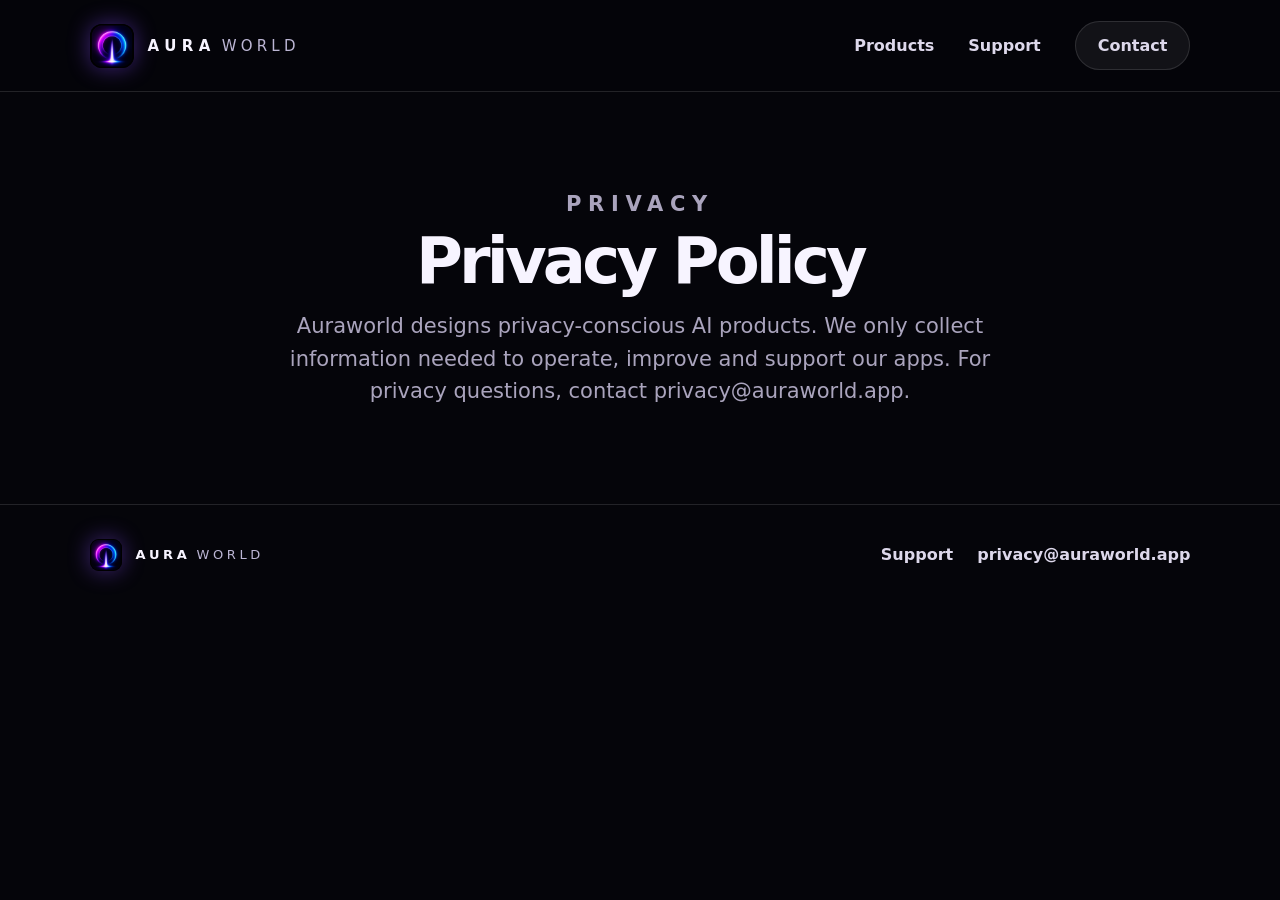
==== commit 085bb20c: "Add files via upload" ====
--- a/privacy.html
+++ b/privacy.html
@@ -1 +1 @@
-<!doctype html><html lang="en"><head><meta charset="utf-8"><meta name="viewport" content="width=device-width, initial-scale=1"><title>Privacy — Auraworld</title><link rel="stylesheet" href="style.css"></head><body><header class="nav"><a class="brand" href="index.html"><img src="assets/aura-icon.png" alt=""><span>AURAWORLD</span></a><nav><a href="index.html#products">Products</a><a href="support.html">Support</a><a class="pill" href="mailto:privacy@auraworld.app">Privacy Contact</a></nav></header><main><section class="section vision"><p class="eyebrow">Privacy Policy</p><h2>Your data belongs to you.</h2><p>Auraworld builds privacy-conscious AI products. We collect only the information required to provide and improve our apps, and we do not sell personal information.</p><p>For privacy enquiries, contact <strong>privacy@auraworld.app</strong>.</p></section></main><footer><strong>AURAWORLD</strong><div class="footer-links"><a href="index.html">Home</a><a href="support.html">Support</a><a href="mailto:legal@auraworld.app">Legal</a></div></footer></body></html>
+<!doctype html><html lang="en"><head><meta charset="utf-8"><meta name="viewport" content="width=device-width,initial-scale=1"><title>Privacy Policy — Auraworld</title><link rel="icon" href="assets/aura-icon.png"><link rel="stylesheet" href="style.css"></head><body><header class="nav"><a class="brand" href="index.html"><img src="assets/aura-icon.png" alt=""><span><strong>AURA</strong><em>WORLD</em></span></a><nav><a href="index.html#products">Products</a><a href="support.html">Support</a><a class="pill" href="mailto:privacy@auraworld.app">Contact</a></nav></header><main><section class="section intro"><p class="kicker">Privacy</p><h2>Privacy Policy</h2><p>Auraworld designs privacy-conscious AI products. We only collect information needed to operate, improve and support our apps. For privacy questions, contact privacy@auraworld.app.</p></section></main><footer><a class="brand small" href="index.html"><img src="assets/aura-icon.png" alt=""><span><strong>AURA</strong><em>WORLD</em></span></a><div class="foot-links"><a href="support.html">Support</a><a href="mailto:privacy@auraworld.app">privacy@auraworld.app</a></div></footer></body></html>
--- a/style.css
+++ b/style.css
@@ -1,40 +1,18 @@
 :root{
-  --bg:#050509;
-  --panel:rgba(255,255,255,.072);
-  --panel-strong:rgba(255,255,255,.105);
-  --line:rgba(255,255,255,.14);
-  --text:#fbf8ff;
-  --muted:#b9b0c8;
-  --dim:#7f7892;
-  --pink:#ff43ee;
-  --violet:#9d62ff;
-  --blue:#54a8ff;
-  --cyan:#67efff;
+  --bg:#05050a; --panel:#0d0d18; --text:#f7f4ff; --muted:#aaa4bd; --line:rgba(255,255,255,.12);
+  --cyan:#58e7ff; --violet:#b06cff; --pink:#ff41df;
 }
-*{box-sizing:border-box}
-html{scroll-behavior:smooth}
-body{
-  margin:0;
-  min-height:100vh;
-  background:
-    radial-gradient(circle at 16% 20%, rgba(124,69,255,.26), transparent 31%),
-    radial-gradient(circle at 82% 38%, rgba(67,229,255,.16), transparent 30%),
-    linear-gradient(180deg,#050509,#07060d 45%,#040408);
-  color:var(--text);
-  font-family:-apple-system,BlinkMacSystemFont,"SF Pro Display","Inter","Segoe UI",sans-serif;
-  overflow-x:hidden;
-}
-.grain{position:fixed;inset:0;pointer-events:none;opacity:.32;background-image:linear-gradient(rgba(255,255,255,.025) 1px,transparent 1px),linear-gradient(90deg,rgba(255,255,255,.018) 1px,transparent 1px);background-size:52px 52px;mask-image:radial-gradient(circle at center,black,transparent 85%)}
-.ambient{position:fixed;border-radius:999px;filter:blur(80px);opacity:.34;pointer-events:none;z-index:-1}.ambient-one{width:360px;height:360px;background:var(--violet);left:-80px;top:180px}.ambient-two{width:420px;height:420px;background:var(--cyan);right:-160px;top:430px;opacity:.2}
-.nav{position:sticky;top:0;z-index:20;display:flex;align-items:center;justify-content:space-between;padding:22px clamp(22px,7vw,92px);background:rgba(5,5,9,.72);backdrop-filter:blur(26px);border-bottom:1px solid var(--line)}
-.brand{display:flex;align-items:center;gap:16px;color:var(--text);text-decoration:none}.brand-mark{width:38px;height:38px;position:relative;display:grid;place-items:center}.brand-mark:before{content:"";width:32px;height:32px;border-radius:50%;background:conic-gradient(from 210deg,var(--pink),var(--violet),var(--cyan),#fff,var(--pink));box-shadow:0 0 22px rgba(140,92,255,.6)}.brand-mark:after{content:"";position:absolute;width:20px;height:20px;border-radius:50%;background:#07060d}.brand-mark i{position:absolute;z-index:2;bottom:2px;width:8px;height:24px;background:linear-gradient(180deg,#fff,#cbb7ff 45%,#7cecff);clip-path:polygon(50% 0,100% 100%,0 100%);filter:drop-shadow(0 0 10px rgba(130,170,255,.95))}
-.brand-type{display:flex;align-items:baseline;gap:6px;letter-spacing:.24em;font-weight:900;font-size:15px}.brand-type em{font-style:normal;color:#cfc7dc;font-weight:700;letter-spacing:.18em;font-size:12px}
-nav{display:flex;gap:30px;align-items:center}nav a{color:#d7d1e5;text-decoration:none;font-weight:760;font-size:15px}.nav-pill{padding:12px 20px;border:1px solid var(--line);border-radius:999px;background:rgba(255,255,255,.065);color:#fff}
-.hero{padding:110px clamp(18px,6vw,86px) 90px;min-height:88vh;display:grid;place-items:center}.hero-card{width:min(1280px,100%);position:relative;text-align:center;padding:82px clamp(18px,5vw,80px) 76px;border:1px solid var(--line);border-radius:44px;background:linear-gradient(135deg,rgba(142,74,255,.17),rgba(255,255,255,.035) 45%,rgba(67,229,255,.11));box-shadow:0 50px 140px rgba(0,0,0,.45), inset 0 1px 0 rgba(255,255,255,.12);overflow:hidden}.hero-card:before{content:"";position:absolute;inset:-2px;background:radial-gradient(circle at 28% 48%,rgba(188,82,255,.30),transparent 32%),radial-gradient(circle at 70% 78%,rgba(76,223,255,.22),transparent 34%);z-index:0}.hero-card>*{position:relative;z-index:1}
-.aura-symbol{position:relative;margin:auto;display:grid;place-items:center}.aura-symbol:before{content:"";position:absolute;border-radius:50%;background:conic-gradient(from 210deg,var(--pink),var(--violet),var(--blue),var(--cyan),#fff,var(--pink));box-shadow:0 0 42px rgba(130,91,255,.55),0 0 92px rgba(88,224,255,.25)}.aura-symbol:after{content:"";position:absolute;border-radius:50%;background:#080711}.aura-symbol span{position:absolute;z-index:2;bottom:0;background:linear-gradient(180deg,#fff 0%,#ece4ff 45%,#7eeeff 100%);clip-path:polygon(50% 0,100% 100%,0 100%);filter:drop-shadow(0 0 18px rgba(120,170,255,.95))}.aura-symbol.large{width:205px;height:205px;animation:float 7s ease-in-out infinite}.aura-symbol.large:before{width:188px;height:188px}.aura-symbol.large:after{width:118px;height:118px}.aura-symbol.large span{width:34px;height:118px}.aura-symbol.showcase{width:360px;height:360px}.aura-symbol.showcase:before{width:330px;height:330px}.aura-symbol.showcase:after{width:212px;height:212px}.aura-symbol.showcase span{width:58px;height:202px}
-.eyebrow{display:inline-flex;align-items:center;gap:9px;margin:26px auto 0;padding:10px 16px;border:1px solid var(--line);border-radius:999px;background:rgba(255,255,255,.07);color:#e3d9ff;font-weight:800}.eyebrow span{width:8px;height:8px;border-radius:50%;background:linear-gradient(90deg,var(--violet),var(--cyan));box-shadow:0 0 15px var(--cyan)}
-h1{font-size:clamp(62px,10vw,138px);line-height:.9;letter-spacing:-.086em;margin:30px 0 26px}h1 span{background:linear-gradient(90deg,var(--pink),var(--violet),var(--cyan));-webkit-background-clip:text;color:transparent}.lead{max-width:850px;margin:0 auto 36px;color:var(--muted);font-size:clamp(20px,2.7vw,31px);line-height:1.36}.actions{display:flex;gap:14px;justify-content:center;flex-wrap:wrap}.button{display:inline-flex;align-items:center;justify-content:center;padding:15px 23px;border-radius:999px;text-decoration:none;font-weight:900}.primary{background:#fff;color:#09090e}.ghost{border:1px solid var(--line);background:rgba(255,255,255,.08);color:#fff}
-.section{padding:94px clamp(22px,7vw,96px);border-top:1px solid var(--line)}.section-head{max-width:850px;margin-bottom:34px}.label{text-transform:uppercase;letter-spacing:.22em;color:#a8f3ff;font-weight:900;font-size:13px;margin:0 0 14px}.section h2{font-size:clamp(40px,6vw,78px);line-height:.96;letter-spacing:-.06em;margin:0 0 18px}.section p{color:var(--muted);font-size:20px;line-height:1.55}.product-grid{display:grid;grid-template-columns:repeat(3,minmax(0,1fr));gap:18px}.product-card{min-height:340px;padding:28px;border-radius:34px;border:1px solid var(--line);background:linear-gradient(180deg,var(--panel-strong),rgba(255,255,255,.04));box-shadow:0 30px 90px rgba(0,0,0,.32);transition:transform .25s ease,border-color .25s ease,background .25s ease}.product-card:hover{transform:translateY(-8px);border-color:rgba(98,232,255,.55);background:linear-gradient(180deg,rgba(255,255,255,.13),rgba(255,255,255,.052))}.product-card h3{font-size:40px;letter-spacing:-.045em;margin:70px 0 12px}.product-card a{color:var(--cyan);font-weight:900;text-decoration:none}.status{display:inline-block;font-size:12px;text-transform:uppercase;letter-spacing:.14em;padding:8px 11px;border-radius:999px;font-weight:950}.live{background:#fff;color:#08080c}.soon{background:rgba(255,255,255,.13);color:#fff}.featured{background:radial-gradient(circle at 80% 0,rgba(103,239,255,.18),transparent 38%),linear-gradient(180deg,var(--panel-strong),rgba(255,255,255,.045))}
-.split{display:grid;grid-template-columns:.92fr 1.08fr;gap:46px;align-items:center}.mini-grid{display:grid;grid-template-columns:repeat(3,1fr);gap:12px;margin-top:28px}.mini-grid div{padding:20px;border:1px solid var(--line);border-radius:24px;background:var(--panel)}.mini-grid strong{display:block;margin-bottom:8px}.mini-grid span{color:var(--muted);font-size:15px;line-height:1.45}.symbol-showcase{min-height:520px;display:grid;place-items:center;text-align:center;border:1px solid var(--line);border-radius:44px;background:radial-gradient(circle at 50% 48%,rgba(143,88,255,.24),transparent 42%),linear-gradient(180deg,rgba(255,255,255,.08),rgba(255,255,255,.035));box-shadow:inset 0 1px 0 rgba(255,255,255,.1)}.symbol-showcase p{max-width:460px;margin:-40px auto 0}.brand-board-section{padding-top:54px}.brand-board{display:block;width:min(1120px,100%);margin:auto;border:1px solid var(--line);border-radius:34px;box-shadow:0 40px 120px rgba(0,0,0,.5)}.vision{text-align:center;max-width:1080px;margin:auto}.vision h2{background:linear-gradient(90deg,#fff,#d4baff,#77ecff);-webkit-background-clip:text;color:transparent}.vision .button{margin-top:14px}footer{display:flex;justify-content:space-between;gap:24px;align-items:center;padding:38px clamp(22px,7vw,96px);border-top:1px solid var(--line);color:var(--muted)}footer strong{color:#fff;letter-spacing:.24em}footer p{margin:8px 0 0}.footer-links{display:flex;gap:20px;flex-wrap:wrap}.footer-links a{color:var(--muted);text-decoration:none;font-weight:650}
-@keyframes float{0%,100%{transform:translateY(0)}50%{transform:translateY(-14px)}}
-@media(max-width:900px){.nav{padding:18px 20px}nav{display:none}.hero{padding:54px 16px 70px}.hero-card{border-radius:30px;padding:56px 18px}.aura-symbol.large{width:150px;height:150px}.aura-symbol.large:before{width:138px;height:138px}.aura-symbol.large:after{width:86px;height:86px}.aura-symbol.large span{width:26px;height:86px}h1{font-size:58px}.lead{font-size:20px}.product-grid,.split,.mini-grid{grid-template-columns:1fr}.section{padding:70px 20px}.aura-symbol.showcase{width:240px;height:240px}.aura-symbol.showcase:before{width:220px;height:220px}.aura-symbol.showcase:after{width:140px;height:140px}.aura-symbol.showcase span{width:40px;height:136px}.symbol-showcase{min-height:390px}.brand-board{border-radius:22px}footer{display:block}.footer-links{margin-top:20px}.brand-type{font-size:13px}}
+*{box-sizing:border-box} html{scroll-behavior:smooth} body{margin:0;background:var(--bg);color:var(--text);font-family:Inter,ui-sans-serif,system-ui,-apple-system,BlinkMacSystemFont,"SF Pro Display","Segoe UI",sans-serif;overflow-x:hidden}.noise{position:fixed;inset:0;pointer-events:none;background:radial-gradient(circle at 25% 10%,rgba(142,62,255,.16),transparent 35%),radial-gradient(circle at 80% 30%,rgba(50,214,255,.12),transparent 32%);z-index:-2}.noise:after{content:"";position:absolute;inset:0;background-image:linear-gradient(rgba(255,255,255,.025) 1px,transparent 1px),linear-gradient(90deg,rgba(255,255,255,.02) 1px,transparent 1px);background-size:64px 64px;mask-image:linear-gradient(to bottom,#000,transparent 75%)}
+.nav{height:92px;display:flex;align-items:center;justify-content:space-between;padding:0 clamp(24px,7vw,110px);position:sticky;top:0;z-index:10;background:rgba(5,5,10,.72);backdrop-filter:blur(24px);border-bottom:1px solid var(--line)}.brand{display:flex;align-items:center;gap:14px;text-decoration:none;color:var(--text);letter-spacing:.36em;font-size:15px}.brand img{width:44px;height:44px;border-radius:12px;object-fit:cover;box-shadow:0 0 22px rgba(136,75,255,.45)}.brand em{font-style:normal;color:#bcb6d4;margin-left:6px;letter-spacing:.28em}.brand.small{font-size:13px;letter-spacing:.28em}.brand.small img{width:32px;height:32px;border-radius:9px}nav{display:flex;gap:34px;align-items:center}nav a,.foot-links a{color:#ddd8eb;text-decoration:none;font-weight:700}nav a:hover,.foot-links a:hover{color:white}.pill{padding:14px 22px;border:1px solid var(--line);border-radius:999px;background:rgba(255,255,255,.06)}
+.hero{min-height:calc(100vh - 92px);display:grid;place-items:center;padding:70px 22px 90px;position:relative}.hero-inner{width:min(1120px,100%);text-align:center;border:1px solid var(--line);border-radius:42px;padding:72px clamp(22px,6vw,80px);background:linear-gradient(135deg,rgba(122,65,255,.2),rgba(10,17,26,.62) 54%,rgba(33,218,255,.12));box-shadow:0 40px 120px rgba(0,0,0,.55);position:relative;overflow:hidden}.hero-inner:before{content:"";position:absolute;inset:-1px;background:radial-gradient(circle at 30% 30%,rgba(182,84,255,.34),transparent 34%),radial-gradient(circle at 76% 60%,rgba(60,222,255,.18),transparent 34%);z-index:0}.hero-inner>*{position:relative;z-index:1}.hero-symbol{width:160px;height:160px;border-radius:35px;object-fit:cover;margin:0 auto 30px;filter:drop-shadow(0 0 34px rgba(156,76,255,.6))}.eyebrow{display:inline-flex;align-items:center;gap:10px;padding:10px 18px;border:1px solid var(--line);border-radius:999px;background:rgba(255,255,255,.06);color:#d6d0e7;font-weight:800}.eyebrow span{width:8px;height:8px;border-radius:50%;background:linear-gradient(135deg,var(--pink),var(--cyan));box-shadow:0 0 14px var(--cyan)}h1{font-size:clamp(54px,10vw,132px);line-height:.88;letter-spacing:-.085em;margin:28px 0 28px}h1 span{background:linear-gradient(90deg,#fff,#c099ff 44%,var(--cyan));-webkit-background-clip:text;background-clip:text;color:transparent}.hero-copy{font-size:clamp(18px,2vw,25px);color:#d1cbdf;max-width:780px;margin:0 auto 34px;line-height:1.45}.actions{display:flex;justify-content:center;gap:16px;flex-wrap:wrap}.button{display:inline-flex;align-items:center;justify-content:center;padding:16px 25px;border-radius:999px;text-decoration:none;font-weight:900}.primary{background:#fff;color:#05050a}.ghost{border:1px solid var(--line);color:#fff;background:rgba(255,255,255,.07)}
+.section{width:min(1160px,calc(100% - 44px));margin:0 auto;padding:96px 0}.kicker{letter-spacing:.32em;text-transform:uppercase;color:var(--cyan);font-weight:900;font-size:13px}.intro{text-align:center}.intro h2,.section-head h2,.symbol-copy h2,.vision h2{font-size:clamp(34px,5vw,72px);line-height:.96;letter-spacing:-.06em;margin:10px 0 18px}.intro p,.symbol-copy p,.vision p{color:var(--muted);font-size:21px;line-height:1.55;max-width:780px;margin:0 auto}.section-head{margin-bottom:30px}.grid{display:grid;grid-template-columns:repeat(3,1fr);gap:18px}.product-card{min-height:360px;border:1px solid var(--line);border-radius:32px;padding:28px;background:linear-gradient(145deg,rgba(255,255,255,.08),rgba(255,255,255,.03));position:relative;overflow:hidden}.product-card:before{content:"";position:absolute;inset:auto -20% -32% -20%;height:220px;background:radial-gradient(circle,rgba(104,220,255,.22),transparent 65%)}.product-card.featured:before{background:radial-gradient(circle,rgba(255,64,220,.25),transparent 65%)}.card-top{display:flex;justify-content:space-between;gap:12px;align-items:center;position:relative}.card-top span{font-size:12px;text-transform:uppercase;letter-spacing:.18em;color:#15131d;background:#fff;border-radius:999px;padding:8px 11px;font-weight:900}.card-top b{color:#cfc9dd}.product-card h3{font-size:34px;line-height:1.02;letter-spacing:-.04em;margin:90px 0 14px;position:relative}.product-card p{color:var(--muted);font-size:17px;line-height:1.55;position:relative}.symbol-section{display:grid;grid-template-columns:.82fr 1.18fr;gap:36px;align-items:center}.symbol-copy{border:1px solid var(--line);border-radius:34px;padding:34px;background:rgba(255,255,255,.04)}.symbol-copy p{margin:0;color:var(--muted)}ul{list-style:none;padding:0;margin:28px 0 0;display:grid;gap:14px}li{color:#ddd8eb;font-weight:750}li span{display:inline-block;width:8px;height:8px;border-radius:50%;margin-right:10px;background:linear-gradient(135deg,var(--pink),var(--cyan))}.symbol-frame{border:1px solid var(--line);border-radius:34px;overflow:hidden;background:#070711;box-shadow:0 34px 90px rgba(0,0,0,.45)}.symbol-frame img{display:block;width:100%;height:auto}.vision{text-align:center;border:1px solid var(--line);border-radius:42px;background:linear-gradient(135deg,rgba(255,255,255,.06),rgba(255,255,255,.025));padding:70px 28px;margin-bottom:70px}.vision img{width:110px;height:110px;border-radius:26px;box-shadow:0 0 36px rgba(124,73,255,.45)}.vision h2{max-width:850px;margin:24px auto 18px}footer{border-top:1px solid var(--line);padding:34px clamp(24px,7vw,110px);display:flex;justify-content:space-between;align-items:center;gap:20px;flex-wrap:wrap;background:#05050a}.foot-links{display:flex;gap:24px;flex-wrap:wrap}
+@media(max-width:900px){.nav{height:auto;padding:18px 20px;align-items:flex-start}.brand{letter-spacing:.22em}.brand img{width:38px;height:38px}nav{gap:15px;font-size:14px;flex-wrap:wrap;justify-content:flex-end}.pill{padding:9px 14px}.hero{min-height:auto;padding:42px 14px 70px}.hero-inner{border-radius:28px;padding:44px 18px}.hero-symbol{width:118px;height:118px;border-radius:27px}h1{font-size:clamp(52px,18vw,86px)}.grid,.symbol-section{grid-template-columns:1fr}.section{padding:68px 0}.product-card{min-height:280px}.product-card h3{margin-top:58px}}
+HTML
+cat > /mnt/data/auraworld-v5-site/privacy.html <<'HTML'
+<!doctype html><html lang="en"><head><meta charset="utf-8"><meta name="viewport" content="width=device-width,initial-scale=1"><title>Privacy Policy — Auraworld</title><link rel="icon" href="assets/aura-icon.png"><link rel="stylesheet" href="style.css"></head><body><header class="nav"><a class="brand" href="index.html"><img src="assets/aura-icon.png" alt=""><span><strong>AURA</strong><em>WORLD</em></span></a><nav><a href="index.html#products">Products</a><a href="support.html">Support</a><a class="pill" href="mailto:privacy@auraworld.app">Contact</a></nav></header><main><section class="section intro"><p class="kicker">Privacy</p><h2>Privacy Policy</h2><p>Auraworld designs privacy-conscious AI products. We only collect information needed to operate, improve and support our apps. For privacy questions, contact privacy@auraworld.app.</p></section></main><footer><a class="brand small" href="index.html"><img src="assets/aura-icon.png" alt=""><span><strong>AURA</strong><em>WORLD</em></span></a><div class="foot-links"><a href="support.html">Support</a><a href="mailto:privacy@auraworld.app">privacy@auraworld.app</a></div></footer></body></html>
+HTML
+cat > /mnt/data/auraworld-v5-site/support.html <<'HTML'
+<!doctype html><html lang="en"><head><meta charset="utf-8"><meta name="viewport" content="width=device-width,initial-scale=1"><title>Support — Auraworld</title><link rel="icon" href="assets/aura-icon.png"><link rel="stylesheet" href="style.css"></head><body><header class="nav"><a class="brand" href="index.html"><img src="assets/aura-icon.png" alt=""><span><strong>AURA</strong><em>WORLD</em></span></a><nav><a href="index.html#products">Products</a><a href="privacy.html">Privacy</a><a class="pill" href="mailto:support@auraworld.app">Contact</a></nav></header><main><section class="section intro"><p class="kicker">Support</p><h2>How can we help?</h2><p>For help with Auraworld apps, email support@auraworld.app. We aim to respond as quickly as possible.</p></section></main><footer><a class="brand small" href="index.html"><img src="assets/aura-icon.png" alt=""><span><strong>AURA</strong><em>WORLD</em></span></a><div class="foot-links"><a href="privacy.html">Privacy</a><a href="mailto:support@auraworld.app">support@auraworld.app</a></div></footer></body></html>
+HTML
+cd /mnt/data/auraworld-v5-site && zip -r ../auraworld-v5-site.zip .
+ls -lh /mnt/data/auraworld-v5-site.zip
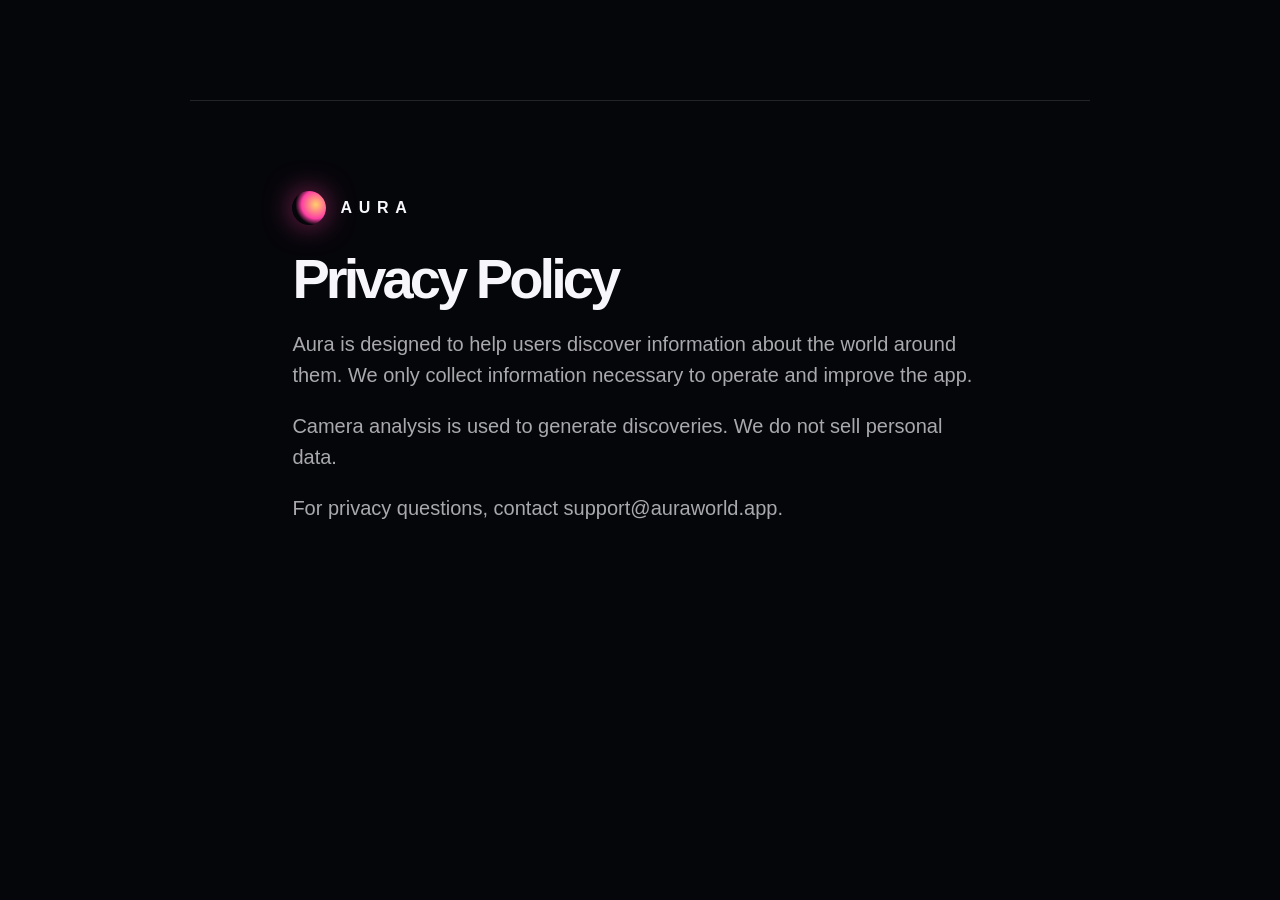
==== commit 9e5a973c: "Add files via upload" ====
--- a/privacy.html
+++ b/privacy.html
@@ -1 +1 @@
-<!doctype html><html lang="en"><head><meta charset="utf-8"><meta name="viewport" content="width=device-width,initial-scale=1"><title>Privacy Policy — Auraworld</title><link rel="icon" href="assets/aura-icon.png"><link rel="stylesheet" href="style.css"></head><body><header class="nav"><a class="brand" href="index.html"><img src="assets/aura-icon.png" alt=""><span><strong>AURA</strong><em>WORLD</em></span></a><nav><a href="index.html#products">Products</a><a href="support.html">Support</a><a class="pill" href="mailto:privacy@auraworld.app">Contact</a></nav></header><main><section class="section intro"><p class="kicker">Privacy</p><h2>Privacy Policy</h2><p>Auraworld designs privacy-conscious AI products. We only collect information needed to operate, improve and support our apps. For privacy questions, contact privacy@auraworld.app.</p></section></main><footer><a class="brand small" href="index.html"><img src="assets/aura-icon.png" alt=""><span><strong>AURA</strong><em>WORLD</em></span></a><div class="foot-links"><a href="support.html">Support</a><a href="mailto:privacy@auraworld.app">privacy@auraworld.app</a></div></footer></body></html>
+<!doctype html><html lang="en"><head><meta charset="utf-8"><meta name="viewport" content="width=device-width, initial-scale=1"><title>Privacy Policy — Aura</title><link rel="stylesheet" href="style.css"></head><body><main class="section" style="max-width:900px;margin:100px auto"><a class="brand" href="index.html"><span class="brand-orb"></span><span>AURA</span></a><h1 style="font-size:56px">Privacy Policy</h1><p>Aura is designed to help users discover information about the world around them. We only collect information necessary to operate and improve the app.</p><p>Camera analysis is used to generate discoveries. We do not sell personal data.</p><p>For privacy questions, contact support@auraworld.app.</p></main></body></html>
--- a/style.css
+++ b/style.css
@@ -1,18 +1,99 @@
-:root{
-  --bg:#05050a; --panel:#0d0d18; --text:#f7f4ff; --muted:#aaa4bd; --line:rgba(255,255,255,.12);
-  --cyan:#58e7ff; --violet:#b06cff; --pink:#ff41df;
+:root {
+  --bg: #05060a;
+  --panel: rgba(255,255,255,.07);
+  --line: rgba(255,255,255,.12);
+  --text: #f7f7fb;
+  --muted: rgba(247,247,251,.68);
+  --pink: #ff3fa4;
+  --orange: #ff9b45;
+  --gold: #ffd06a;
+  --blue: #4db7ff;
 }
-*{box-sizing:border-box} html{scroll-behavior:smooth} body{margin:0;background:var(--bg);color:var(--text);font-family:Inter,ui-sans-serif,system-ui,-apple-system,BlinkMacSystemFont,"SF Pro Display","Segoe UI",sans-serif;overflow-x:hidden}.noise{position:fixed;inset:0;pointer-events:none;background:radial-gradient(circle at 25% 10%,rgba(142,62,255,.16),transparent 35%),radial-gradient(circle at 80% 30%,rgba(50,214,255,.12),transparent 32%);z-index:-2}.noise:after{content:"";position:absolute;inset:0;background-image:linear-gradient(rgba(255,255,255,.025) 1px,transparent 1px),linear-gradient(90deg,rgba(255,255,255,.02) 1px,transparent 1px);background-size:64px 64px;mask-image:linear-gradient(to bottom,#000,transparent 75%)}
-.nav{height:92px;display:flex;align-items:center;justify-content:space-between;padding:0 clamp(24px,7vw,110px);position:sticky;top:0;z-index:10;background:rgba(5,5,10,.72);backdrop-filter:blur(24px);border-bottom:1px solid var(--line)}.brand{display:flex;align-items:center;gap:14px;text-decoration:none;color:var(--text);letter-spacing:.36em;font-size:15px}.brand img{width:44px;height:44px;border-radius:12px;object-fit:cover;box-shadow:0 0 22px rgba(136,75,255,.45)}.brand em{font-style:normal;color:#bcb6d4;margin-left:6px;letter-spacing:.28em}.brand.small{font-size:13px;letter-spacing:.28em}.brand.small img{width:32px;height:32px;border-radius:9px}nav{display:flex;gap:34px;align-items:center}nav a,.foot-links a{color:#ddd8eb;text-decoration:none;font-weight:700}nav a:hover,.foot-links a:hover{color:white}.pill{padding:14px 22px;border:1px solid var(--line);border-radius:999px;background:rgba(255,255,255,.06)}
-.hero{min-height:calc(100vh - 92px);display:grid;place-items:center;padding:70px 22px 90px;position:relative}.hero-inner{width:min(1120px,100%);text-align:center;border:1px solid var(--line);border-radius:42px;padding:72px clamp(22px,6vw,80px);background:linear-gradient(135deg,rgba(122,65,255,.2),rgba(10,17,26,.62) 54%,rgba(33,218,255,.12));box-shadow:0 40px 120px rgba(0,0,0,.55);position:relative;overflow:hidden}.hero-inner:before{content:"";position:absolute;inset:-1px;background:radial-gradient(circle at 30% 30%,rgba(182,84,255,.34),transparent 34%),radial-gradient(circle at 76% 60%,rgba(60,222,255,.18),transparent 34%);z-index:0}.hero-inner>*{position:relative;z-index:1}.hero-symbol{width:160px;height:160px;border-radius:35px;object-fit:cover;margin:0 auto 30px;filter:drop-shadow(0 0 34px rgba(156,76,255,.6))}.eyebrow{display:inline-flex;align-items:center;gap:10px;padding:10px 18px;border:1px solid var(--line);border-radius:999px;background:rgba(255,255,255,.06);color:#d6d0e7;font-weight:800}.eyebrow span{width:8px;height:8px;border-radius:50%;background:linear-gradient(135deg,var(--pink),var(--cyan));box-shadow:0 0 14px var(--cyan)}h1{font-size:clamp(54px,10vw,132px);line-height:.88;letter-spacing:-.085em;margin:28px 0 28px}h1 span{background:linear-gradient(90deg,#fff,#c099ff 44%,var(--cyan));-webkit-background-clip:text;background-clip:text;color:transparent}.hero-copy{font-size:clamp(18px,2vw,25px);color:#d1cbdf;max-width:780px;margin:0 auto 34px;line-height:1.45}.actions{display:flex;justify-content:center;gap:16px;flex-wrap:wrap}.button{display:inline-flex;align-items:center;justify-content:center;padding:16px 25px;border-radius:999px;text-decoration:none;font-weight:900}.primary{background:#fff;color:#05050a}.ghost{border:1px solid var(--line);color:#fff;background:rgba(255,255,255,.07)}
-.section{width:min(1160px,calc(100% - 44px));margin:0 auto;padding:96px 0}.kicker{letter-spacing:.32em;text-transform:uppercase;color:var(--cyan);font-weight:900;font-size:13px}.intro{text-align:center}.intro h2,.section-head h2,.symbol-copy h2,.vision h2{font-size:clamp(34px,5vw,72px);line-height:.96;letter-spacing:-.06em;margin:10px 0 18px}.intro p,.symbol-copy p,.vision p{color:var(--muted);font-size:21px;line-height:1.55;max-width:780px;margin:0 auto}.section-head{margin-bottom:30px}.grid{display:grid;grid-template-columns:repeat(3,1fr);gap:18px}.product-card{min-height:360px;border:1px solid var(--line);border-radius:32px;padding:28px;background:linear-gradient(145deg,rgba(255,255,255,.08),rgba(255,255,255,.03));position:relative;overflow:hidden}.product-card:before{content:"";position:absolute;inset:auto -20% -32% -20%;height:220px;background:radial-gradient(circle,rgba(104,220,255,.22),transparent 65%)}.product-card.featured:before{background:radial-gradient(circle,rgba(255,64,220,.25),transparent 65%)}.card-top{display:flex;justify-content:space-between;gap:12px;align-items:center;position:relative}.card-top span{font-size:12px;text-transform:uppercase;letter-spacing:.18em;color:#15131d;background:#fff;border-radius:999px;padding:8px 11px;font-weight:900}.card-top b{color:#cfc9dd}.product-card h3{font-size:34px;line-height:1.02;letter-spacing:-.04em;margin:90px 0 14px;position:relative}.product-card p{color:var(--muted);font-size:17px;line-height:1.55;position:relative}.symbol-section{display:grid;grid-template-columns:.82fr 1.18fr;gap:36px;align-items:center}.symbol-copy{border:1px solid var(--line);border-radius:34px;padding:34px;background:rgba(255,255,255,.04)}.symbol-copy p{margin:0;color:var(--muted)}ul{list-style:none;padding:0;margin:28px 0 0;display:grid;gap:14px}li{color:#ddd8eb;font-weight:750}li span{display:inline-block;width:8px;height:8px;border-radius:50%;margin-right:10px;background:linear-gradient(135deg,var(--pink),var(--cyan))}.symbol-frame{border:1px solid var(--line);border-radius:34px;overflow:hidden;background:#070711;box-shadow:0 34px 90px rgba(0,0,0,.45)}.symbol-frame img{display:block;width:100%;height:auto}.vision{text-align:center;border:1px solid var(--line);border-radius:42px;background:linear-gradient(135deg,rgba(255,255,255,.06),rgba(255,255,255,.025));padding:70px 28px;margin-bottom:70px}.vision img{width:110px;height:110px;border-radius:26px;box-shadow:0 0 36px rgba(124,73,255,.45)}.vision h2{max-width:850px;margin:24px auto 18px}footer{border-top:1px solid var(--line);padding:34px clamp(24px,7vw,110px);display:flex;justify-content:space-between;align-items:center;gap:20px;flex-wrap:wrap;background:#05050a}.foot-links{display:flex;gap:24px;flex-wrap:wrap}
-@media(max-width:900px){.nav{height:auto;padding:18px 20px;align-items:flex-start}.brand{letter-spacing:.22em}.brand img{width:38px;height:38px}nav{gap:15px;font-size:14px;flex-wrap:wrap;justify-content:flex-end}.pill{padding:9px 14px}.hero{min-height:auto;padding:42px 14px 70px}.hero-inner{border-radius:28px;padding:44px 18px}.hero-symbol{width:118px;height:118px;border-radius:27px}h1{font-size:clamp(52px,18vw,86px)}.grid,.symbol-section{grid-template-columns:1fr}.section{padding:68px 0}.product-card{min-height:280px}.product-card h3{margin-top:58px}}
-HTML
-cat > /mnt/data/auraworld-v5-site/privacy.html <<'HTML'
-<!doctype html><html lang="en"><head><meta charset="utf-8"><meta name="viewport" content="width=device-width,initial-scale=1"><title>Privacy Policy — Auraworld</title><link rel="icon" href="assets/aura-icon.png"><link rel="stylesheet" href="style.css"></head><body><header class="nav"><a class="brand" href="index.html"><img src="assets/aura-icon.png" alt=""><span><strong>AURA</strong><em>WORLD</em></span></a><nav><a href="index.html#products">Products</a><a href="support.html">Support</a><a class="pill" href="mailto:privacy@auraworld.app">Contact</a></nav></header><main><section class="section intro"><p class="kicker">Privacy</p><h2>Privacy Policy</h2><p>Auraworld designs privacy-conscious AI products. We only collect information needed to operate, improve and support our apps. For privacy questions, contact privacy@auraworld.app.</p></section></main><footer><a class="brand small" href="index.html"><img src="assets/aura-icon.png" alt=""><span><strong>AURA</strong><em>WORLD</em></span></a><div class="foot-links"><a href="support.html">Support</a><a href="mailto:privacy@auraworld.app">privacy@auraworld.app</a></div></footer></body></html>
-HTML
-cat > /mnt/data/auraworld-v5-site/support.html <<'HTML'
-<!doctype html><html lang="en"><head><meta charset="utf-8"><meta name="viewport" content="width=device-width,initial-scale=1"><title>Support — Auraworld</title><link rel="icon" href="assets/aura-icon.png"><link rel="stylesheet" href="style.css"></head><body><header class="nav"><a class="brand" href="index.html"><img src="assets/aura-icon.png" alt=""><span><strong>AURA</strong><em>WORLD</em></span></a><nav><a href="index.html#products">Products</a><a href="privacy.html">Privacy</a><a class="pill" href="mailto:support@auraworld.app">Contact</a></nav></header><main><section class="section intro"><p class="kicker">Support</p><h2>How can we help?</h2><p>For help with Auraworld apps, email support@auraworld.app. We aim to respond as quickly as possible.</p></section></main><footer><a class="brand small" href="index.html"><img src="assets/aura-icon.png" alt=""><span><strong>AURA</strong><em>WORLD</em></span></a><div class="foot-links"><a href="privacy.html">Privacy</a><a href="mailto:support@auraworld.app">support@auraworld.app</a></div></footer></body></html>
-HTML
-cd /mnt/data/auraworld-v5-site && zip -r ../auraworld-v5-site.zip .
-ls -lh /mnt/data/auraworld-v5-site.zip
+* { box-sizing: border-box; }
+html { scroll-behavior: smooth; }
+body {
+  margin: 0;
+  font-family: Inter, -apple-system, BlinkMacSystemFont, "SF Pro Display", sans-serif;
+  background: var(--bg);
+  color: var(--text);
+  overflow-x: hidden;
+}
+a { color: inherit; text-decoration: none; }
+.noise {
+  position: fixed; inset: 0; pointer-events: none; opacity: .05; z-index: 2;
+  background-image: radial-gradient(circle at 20% 30%, white 0 1px, transparent 1px);
+  background-size: 24px 24px;
+}
+.cursor-ring {
+  position: fixed; width: 34px; height: 34px; border-radius: 50%; pointer-events: none; z-index: 40;
+  border: 1px solid rgba(255, 90, 170, .7);
+  box-shadow: 0 0 26px rgba(255, 63, 164, .45), inset 0 0 12px rgba(255, 208, 106, .35);
+  transform: translate(-50%, -50%); opacity: 0; transition: opacity .25s ease, transform .12s ease;
+}
+.site-header {
+  position: fixed; top: 0; left: 0; right: 0; z-index: 30;
+  height: 76px; display: flex; align-items: center; justify-content: space-between;
+  padding: 0 clamp(22px, 7vw, 92px);
+  background: rgba(5, 6, 10, .55); backdrop-filter: blur(22px);
+  border-bottom: 1px solid var(--line);
+}
+.brand { display: flex; align-items: center; gap: 14px; font-weight: 800; letter-spacing: .42em; }
+.brand-orb, .big-orb {
+  display: inline-block; border-radius: 50%;
+  background: radial-gradient(circle at 70% 40%, var(--gold), var(--pink) 45%, transparent 65%);
+  box-shadow: 0 0 28px rgba(255, 63, 164, .55);
+}
+.brand-orb { width: 34px; height: 34px; }
+nav { display: flex; gap: 42px; color: rgba(255,255,255,.82); font-weight: 600; }
+.store-pill { border: 1px solid var(--line); padding: 12px 18px; border-radius: 14px; background: rgba(255,255,255,.05); font-weight: 700; }
+.apple { font-size: 22px; margin-right: 8px; }
+.hero {
+  min-height: 100vh; padding: 140px clamp(22px, 8vw, 110px) 60px;
+  display: grid; grid-template-columns: 1fr .9fr; align-items: center; gap: 40px; position: relative; overflow: hidden;
+}
+.hero-bg {
+  position: absolute; inset: 0; z-index: -1;
+  background:
+    linear-gradient(90deg, #05060a 0%, rgba(5,6,10,.9) 34%, rgba(5,6,10,.35) 100%),
+    radial-gradient(circle at 72% 45%, rgba(255,126,71,.38), transparent 34%),
+    radial-gradient(circle at 26% 18%, rgba(255,63,164,.22), transparent 30%),
+    linear-gradient(135deg, #05060a, #111727 55%, #25130e);
+}
+.eyebrow { display: inline-flex; align-items: center; gap: 9px; padding: 10px 16px; border: 1px solid var(--line); border-radius: 999px; color: #ff78c2; text-transform: uppercase; letter-spacing: .25em; font-size: 12px; font-weight: 800; background: rgba(255,255,255,.04); }
+h1 { font-size: clamp(54px, 7vw, 112px); line-height: .92; letter-spacing: -.07em; margin: 28px 0 24px; max-width: 780px; }
+h1 span, h2 span { background: linear-gradient(90deg, var(--pink), var(--orange), var(--gold)); -webkit-background-clip: text; color: transparent; }
+p { color: var(--muted); font-size: 20px; line-height: 1.55; }
+.hero-copy > p { max-width: 560px; }
+.hero-actions { display: flex; align-items: center; gap: 16px; margin: 36px 0 28px; flex-wrap: wrap; }
+.primary-btn { display: inline-flex; align-items: center; justify-content: center; gap: 10px; padding: 18px 26px; border-radius: 18px; background: linear-gradient(100deg, var(--pink), var(--orange)); font-weight: 800; box-shadow: 0 18px 60px rgba(255, 63, 164, .28); }
+.secondary-btn { padding: 18px 22px; border-radius: 18px; border: 1px solid var(--line); background: rgba(255,255,255,.05); font-weight: 700; }
+.proof-row { display: grid; grid-template-columns: repeat(3, minmax(130px, 1fr)); gap: 14px; max-width: 700px; }
+.proof-row div { padding: 16px; border: 1px solid var(--line); border-radius: 20px; background: rgba(255,255,255,.045); }
+.proof-row strong { display:block; margin-bottom: 6px; } small { color: var(--muted); }
+.phone-stage { display:flex; justify-content:center; perspective: 1200px; }
+.phone { width: min(365px, 82vw); aspect-ratio: 9/19.5; border: 10px solid #050507; border-radius: 46px; background: #111; box-shadow: 0 35px 100px rgba(0,0,0,.65), 0 0 0 1px rgba(255,255,255,.22); overflow: hidden; position: relative; transform: rotateY(-10deg) rotateX(4deg); }
+.phone-speaker { position:absolute; top:14px; left:50%; transform:translateX(-50%); width:105px; height:30px; background:#030307; border-radius:20px; z-index:3; }
+.camera-scene { position:absolute; inset:0; background-size: cover; background-position:center; }
+.bridge { background-image: linear-gradient(to bottom, rgba(0,0,0,.05), rgba(0,0,0,.92)), url('assets/aura-website-concept.png'); }
+.scan-ring { position:absolute; left:50%; top:52%; width:78px; height:78px; border-radius:50%; transform:translate(-50%,-50%); border: 3px solid rgba(255,129,188,.85); box-shadow: 0 0 32px rgba(255,63,164,.75), inset 0 0 24px rgba(255,208,106,.4); animation: pulse 2.2s infinite; }
+.mini-card, .explorer-card { position:absolute; left:16px; right:16px; background:rgba(5,6,10,.82); backdrop-filter:blur(20px); border:1px solid rgba(255,255,255,.12); border-radius:22px; padding:16px; }
+.mini-card { bottom:155px; } .mini-card strong, .mini-card span { display:block; } .mini-card span { color:#ff7dc0; margin-top:6px; font-size:13px; }
+.explorer-card { bottom:18px; } .explorer-card small { display:block; margin-bottom:10px; } .explorer-card p { font-size:13px; margin:8px 0; padding:10px; border-radius:12px; background:rgba(255,255,255,.06); color:white; }
+.section { padding: 90px clamp(22px, 8vw, 110px); border-top: 1px solid var(--line); }
+.intro { text-align:center; } h2 { font-size: clamp(38px, 5vw, 72px); line-height: .98; letter-spacing: -.055em; margin: 0 0 18px; } .intro > p { margin: 0 auto 34px; max-width: 620px; }
+.discovery-grid { display:grid; grid-template-columns: repeat(6, 1fr); gap:16px; margin-top:30px; }
+.discovery-card { min-height: 230px; text-align:left; padding:20px; border-radius:24px; border:1px solid var(--line); background: linear-gradient(to bottom, rgba(255,255,255,.1), rgba(255,255,255,.035)); position:relative; overflow:hidden; }
+.discovery-card::before { content:""; position:absolute; inset:0; background: radial-gradient(circle at 50% 0%, rgba(255,255,255,.18), transparent 45%); }
+.discovery-card span { font-size:30px; } .discovery-card h3 { margin:86px 0 8px; } .discovery-card p { font-size:15px; margin:0; }
+.split { display:grid; grid-template-columns: 1fr 1fr; gap:54px; align-items:center; }
+.steps { display:grid; gap:14px; }
+.steps div { display:flex; align-items:center; gap:20px; padding:24px; border:1px solid var(--line); background:rgba(255,255,255,.05); border-radius:24px; font-size:22px; font-weight:800; } .steps b { color:#ff78c2; }
+.showcase { display:grid; grid-template-columns:.75fr 1.25fr; align-items:center; gap:36px; } .showcase img { width:100%; border-radius:32px; border:1px solid var(--line); box-shadow:0 28px 90px rgba(0,0,0,.45); }
+.download { min-height: 70vh; display:flex; flex-direction:column; align-items:center; justify-content:center; text-align:center; padding:90px 24px; background: radial-gradient(circle at 50% 35%, rgba(255,63,164,.24), transparent 34%); }
+.big-orb { width:92px; height:92px; margin-bottom:26px; }
+footer { display:flex; align-items:center; justify-content:space-between; gap:20px; padding:28px clamp(22px, 8vw, 110px); border-top:1px solid var(--line); color:var(--muted); flex-wrap:wrap; }
+footer div { display:flex; gap:24px; }
+.reveal { opacity:0; transform: translateY(24px); transition: opacity .8s ease, transform .8s ease; } .reveal.visible { opacity:1; transform: translateY(0); } .delay-1 { transition-delay: .15s; }
+@keyframes pulse { 0%,100% { transform:translate(-50%,-50%) scale(.95); } 50% { transform:translate(-50%,-50%) scale(1.08); } }
+@media (max-width: 960px) { nav { display:none; } .hero, .split, .showcase { grid-template-columns:1fr; } .phone { transform:none; } .discovery-grid { grid-template-columns: repeat(2, 1fr); } .proof-row { grid-template-columns:1fr; } }
+@media (max-width: 560px) { .site-header { height:66px; } .store-pill { display:none; } .hero { padding-top:110px; } .discovery-grid { grid-template-columns:1fr; } h1 { font-size:58px; } footer { align-items:flex-start; flex-direction:column; } }
